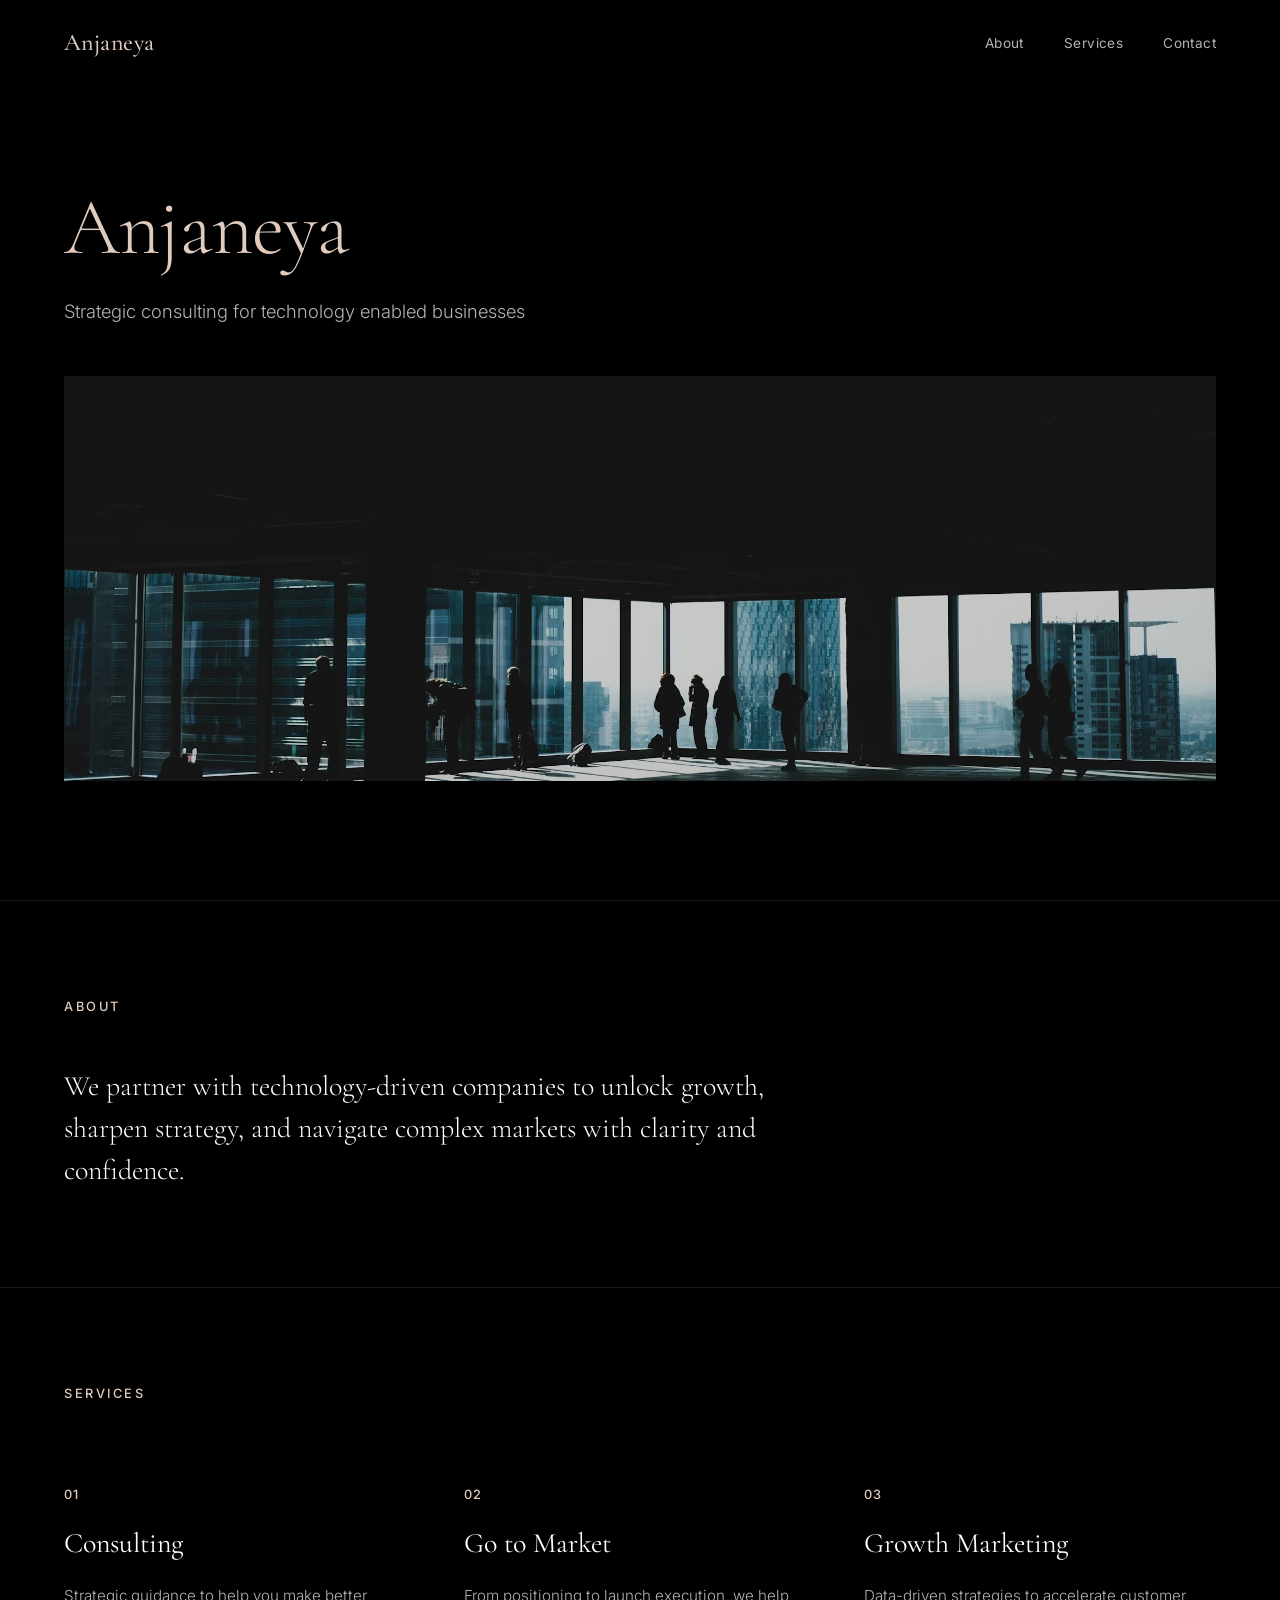
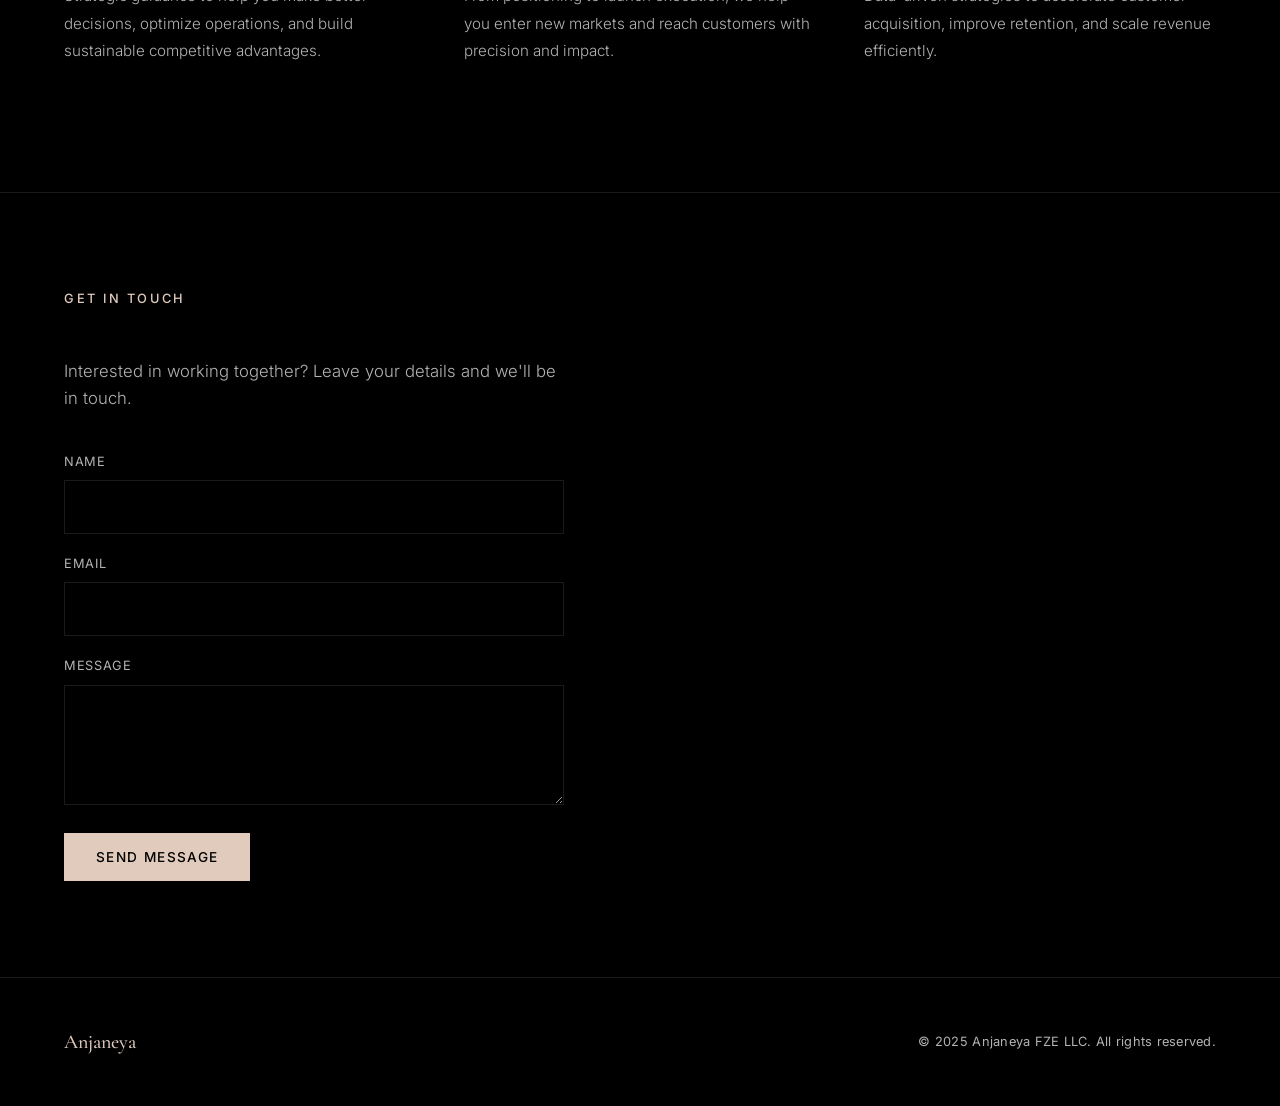
==== index.html @ cdbeff5a "Add files via upload" ====
<!DOCTYPE html>
<html lang="en">
<head>
    <meta charset="UTF-8">
    <meta name="viewport" content="width=device-width, initial-scale=1.0">
    <title>Anjaneya</title>
    <link rel="preconnect" href="https://fonts.googleapis.com">
    <link rel="preconnect" href="https://fonts.gstatic.com" crossorigin>
    <link href="https://fonts.googleapis.com/css2?family=Cormorant+Garamond:wght@300;400;500;600&family=Inter:wght@300;400;500&display=swap" rel="stylesheet">
    <style>
        * {
            margin: 0;
            padding: 0;
            box-sizing: border-box;
        }

        :root {
            --accent: hsl(24, 37%, 81%);
            --accent-dark: hsl(24, 30%, 65%);
            --bg: #000;
            --text: #fff;
            --text-muted: rgba(255, 255, 255, 0.7);
            --border: rgba(255, 255, 255, 0.1);
        }

        html {
            scroll-behavior: smooth;
        }

        body {
            font-family: 'Inter', -apple-system, BlinkMacSystemFont, sans-serif;
            background-color: var(--bg);
            color: var(--text);
            line-height: 1.6;
        }

        h1, h2, h3 {
            font-family: 'Cormorant Garamond', Georgia, serif;
            font-weight: 400;
        }

        /* Navigation */
        nav {
            position: fixed;
            top: 0;
            left: 0;
            right: 0;
            padding: 1.5rem 4rem;
            display: flex;
            justify-content: space-between;
            align-items: center;
            z-index: 100;
            background: rgba(0, 0, 0, 0.9);
            backdrop-filter: blur(10px);
        }

        .logo {
            font-family: 'Cormorant Garamond', Georgia, serif;
            font-size: 1.5rem;
            font-weight: 500;
            color: var(--accent);
            text-decoration: none;
            letter-spacing: 0.02em;
        }

        .nav-links {
            display: flex;
            gap: 2.5rem;
            list-style: none;
        }

        .nav-links a {
            color: var(--text-muted);
            text-decoration: none;
            font-size: 0.85rem;
            font-weight: 400;
            letter-spacing: 0.03em;
            transition: color 0.2s ease;
        }

        .nav-links a:hover {
            color: var(--accent);
        }

        /* Hero Section */
        .hero {
            min-height: 100vh;
            display: flex;
            flex-direction: column;
            justify-content: center;
            padding: 8rem 4rem 4rem;
            gap: 3rem;
        }

        .hero-content {
            max-width: 800px;
        }

        .hero h1 {
            font-size: clamp(3.5rem, 7vw, 5rem);
            font-weight: 300;
            letter-spacing: -0.01em;
            line-height: 1.1;
            color: var(--accent);
            margin-bottom: 1.5rem;
        }

        .hero p {
            font-size: 1.15rem;
            color: var(--text-muted);
            font-weight: 300;
            line-height: 1.7;
        }

        .hero-image {
            position: relative;
            width: 100%;
            height: 45vh;
            min-height: 300px;
            max-height: 450px;
        }

        .hero-image img {
            width: 100%;
            height: 100%;
            object-fit: cover;
            object-position: center 60%;
            filter: brightness(0.85) contrast(1.05);
        }

        /* Sections */
        section {
            padding: 6rem 4rem;
            border-top: 1px solid var(--border);
        }

        .section-title {
            font-family: 'Inter', sans-serif;
            font-size: 0.8rem;
            text-transform: uppercase;
            letter-spacing: 0.2em;
            color: var(--accent);
            margin-bottom: 3rem;
            font-weight: 500;
        }

        /* About */
        .about-content {
            max-width: 750px;
        }

        .about-content p {
            font-family: 'Cormorant Garamond', Georgia, serif;
            font-size: 1.75rem;
            font-weight: 300;
            line-height: 1.5;
            color: var(--text);
        }

        /* Services */
        .services-grid {
            display: grid;
            grid-template-columns: repeat(auto-fit, minmax(300px, 1fr));
            gap: 3rem;
        }

        .service-item {
            padding: 2rem 0;
        }

        .service-number {
            font-size: 0.8rem;
            color: var(--accent);
            margin-bottom: 1rem;
            font-weight: 500;
            letter-spacing: 0.05em;
        }

        .service-item h3 {
            font-size: 1.75rem;
            font-weight: 400;
            margin-bottom: 1rem;
            letter-spacing: 0;
        }

        .service-item p {
            color: var(--text-muted);
            font-weight: 300;
            line-height: 1.8;
            font-size: 0.95rem;
        }

        /* Contact */
        .contact-content {
            max-width: 500px;
        }

        .contact-content > p {
            color: var(--text-muted);
            margin-bottom: 2.5rem;
            font-size: 1.05rem;
            font-weight: 300;
        }

        .contact-form {
            display: flex;
            flex-direction: column;
            gap: 1.25rem;
        }

        .form-group {
            display: flex;
            flex-direction: column;
            gap: 0.5rem;
        }

        .form-group label {
            font-size: 0.8rem;
            color: var(--text-muted);
            font-weight: 400;
            letter-spacing: 0.05em;
            text-transform: uppercase;
        }

        .form-group input,
        .form-group textarea {
            background: transparent;
            border: 1px solid var(--border);
            padding: 1rem;
            color: var(--text);
            font-family: inherit;
            font-size: 1rem;
            transition: border-color 0.2s ease;
        }

        .form-group input:focus,
        .form-group textarea:focus {
            outline: none;
            border-color: var(--accent);
        }

        .form-group textarea {
            resize: vertical;
            min-height: 120px;
        }

        .submit-btn {
            background: var(--accent);
            color: var(--bg);
            border: none;
            padding: 1rem 2rem;
            font-family: inherit;
            font-size: 0.85rem;
            font-weight: 500;
            letter-spacing: 0.1em;
            text-transform: uppercase;
            cursor: pointer;
            transition: background 0.2s ease;
            margin-top: 0.5rem;
            align-self: flex-start;
        }

        .submit-btn:hover {
            background: var(--accent-dark);
        }

        /* Footer */
        footer {
            padding: 3rem 4rem;
            border-top: 1px solid var(--border);
            display: flex;
            justify-content: space-between;
            align-items: center;
        }

        .footer-logo {
            font-family: 'Cormorant Garamond', Georgia, serif;
            font-size: 1.25rem;
            font-weight: 500;
            color: var(--accent);
        }

        .footer-text {
            font-size: 0.8rem;
            color: var(--text-muted);
            letter-spacing: 0.02em;
        }

        /* Mobile */
        @media (max-width: 968px) {
            .hero {
                padding: 7rem 1.5rem 3rem;
            }

            .hero-image {
                height: 40vh;
                min-height: 250px;
            }

            .hero-content {
                text-align: center;
                margin: 0 auto;
            }
        }

        @media (max-width: 768px) {
            nav {
                padding: 1.25rem 1.5rem;
            }

            .nav-links {
                gap: 1.5rem;
            }

            .nav-links a {
                font-size: 0.75rem;
            }

            section {
                padding: 4rem 1.5rem;
            }

            .about-content p {
                font-size: 1.4rem;
            }

            footer {
                padding: 2rem 1.5rem;
                flex-direction: column;
                gap: 1rem;
                text-align: center;
            }

            .hero-image {
                height: 35vh;
                min-height: 200px;
            }
        }

        @media (max-width: 480px) {
            .nav-links {
                gap: 1rem;
            }

            .logo {
                font-size: 1.25rem;
            }

            .hero h1 {
                font-size: 2.75rem;
            }

            .hero-image {
                height: 30vh;
                min-height: 180px;
            }
        }
    </style>
</head>
<body>
    <nav>
        <a href="#" class="logo">Anjaneya</a>
        <ul class="nav-links">
            <li><a href="#about">About</a></li>
            <li><a href="#services">Services</a></li>
            <li><a href="#contact">Contact</a></li>
        </ul>
    </nav>

    <main>
        <section class="hero">
            <div class="hero-content">
                <h1>Anjaneya</h1>
                <p>Strategic consulting for technology enabled businesses</p>
            </div>
            <div class="hero-image">
                <img src="[data-uri]" alt="Modern office space">
            </div>
        </section>

        <section id="about">
            <div class="section-title">About</div>
            <div class="about-content">
                <p>We partner with technology-driven companies to unlock growth, sharpen strategy, and navigate complex markets with clarity and confidence.</p>
            </div>
        </section>

        <section id="services">
            <div class="section-title">Services</div>
            <div class="services-grid">
                <div class="service-item">
                    <div class="service-number">01</div>
                    <h3>Consulting</h3>
                    <p>Strategic guidance to help you make better decisions, optimize operations, and build sustainable competitive advantages.</p>
                </div>
                <div class="service-item">
                    <div class="service-number">02</div>
                    <h3>Go to Market</h3>
                    <p>From positioning to launch execution, we help you enter new markets and reach customers with precision and impact.</p>
                </div>
                <div class="service-item">
                    <div class="service-number">03</div>
                    <h3>Growth Marketing</h3>
                    <p>Data-driven strategies to accelerate customer acquisition, improve retention, and scale revenue efficiently.</p>
                </div>
            </div>
        </section>

        <section id="contact">
            <div class="section-title">Get in Touch</div>
            <div class="contact-content">
                <p>Interested in working together? Leave your details and we'll be in touch.</p>
                <form class="contact-form" action="https://formspree.io/f/xykkwapa" method="POST">
                    <div class="form-group">
                        <label for="name">Name</label>
                        <input type="text" id="name" name="name" required>
                    </div>
                    <div class="form-group">
                        <label for="email">Email</label>
                        <input type="email" id="email" name="email" required>
                    </div>
                    <div class="form-group">
                        <label for="message">Message</label>
                        <textarea id="message" name="message"></textarea>
                    </div>
                    <button type="submit" class="submit-btn">Send Message</button>
                </form>
            </div>
        </section>
    </main>

    <footer>
        <div class="footer-logo">Anjaneya</div>
        <div class="footer-text">© 2025 Anjaneya FZE LLC. All rights reserved.</div>
    </footer>
</body>
</html>
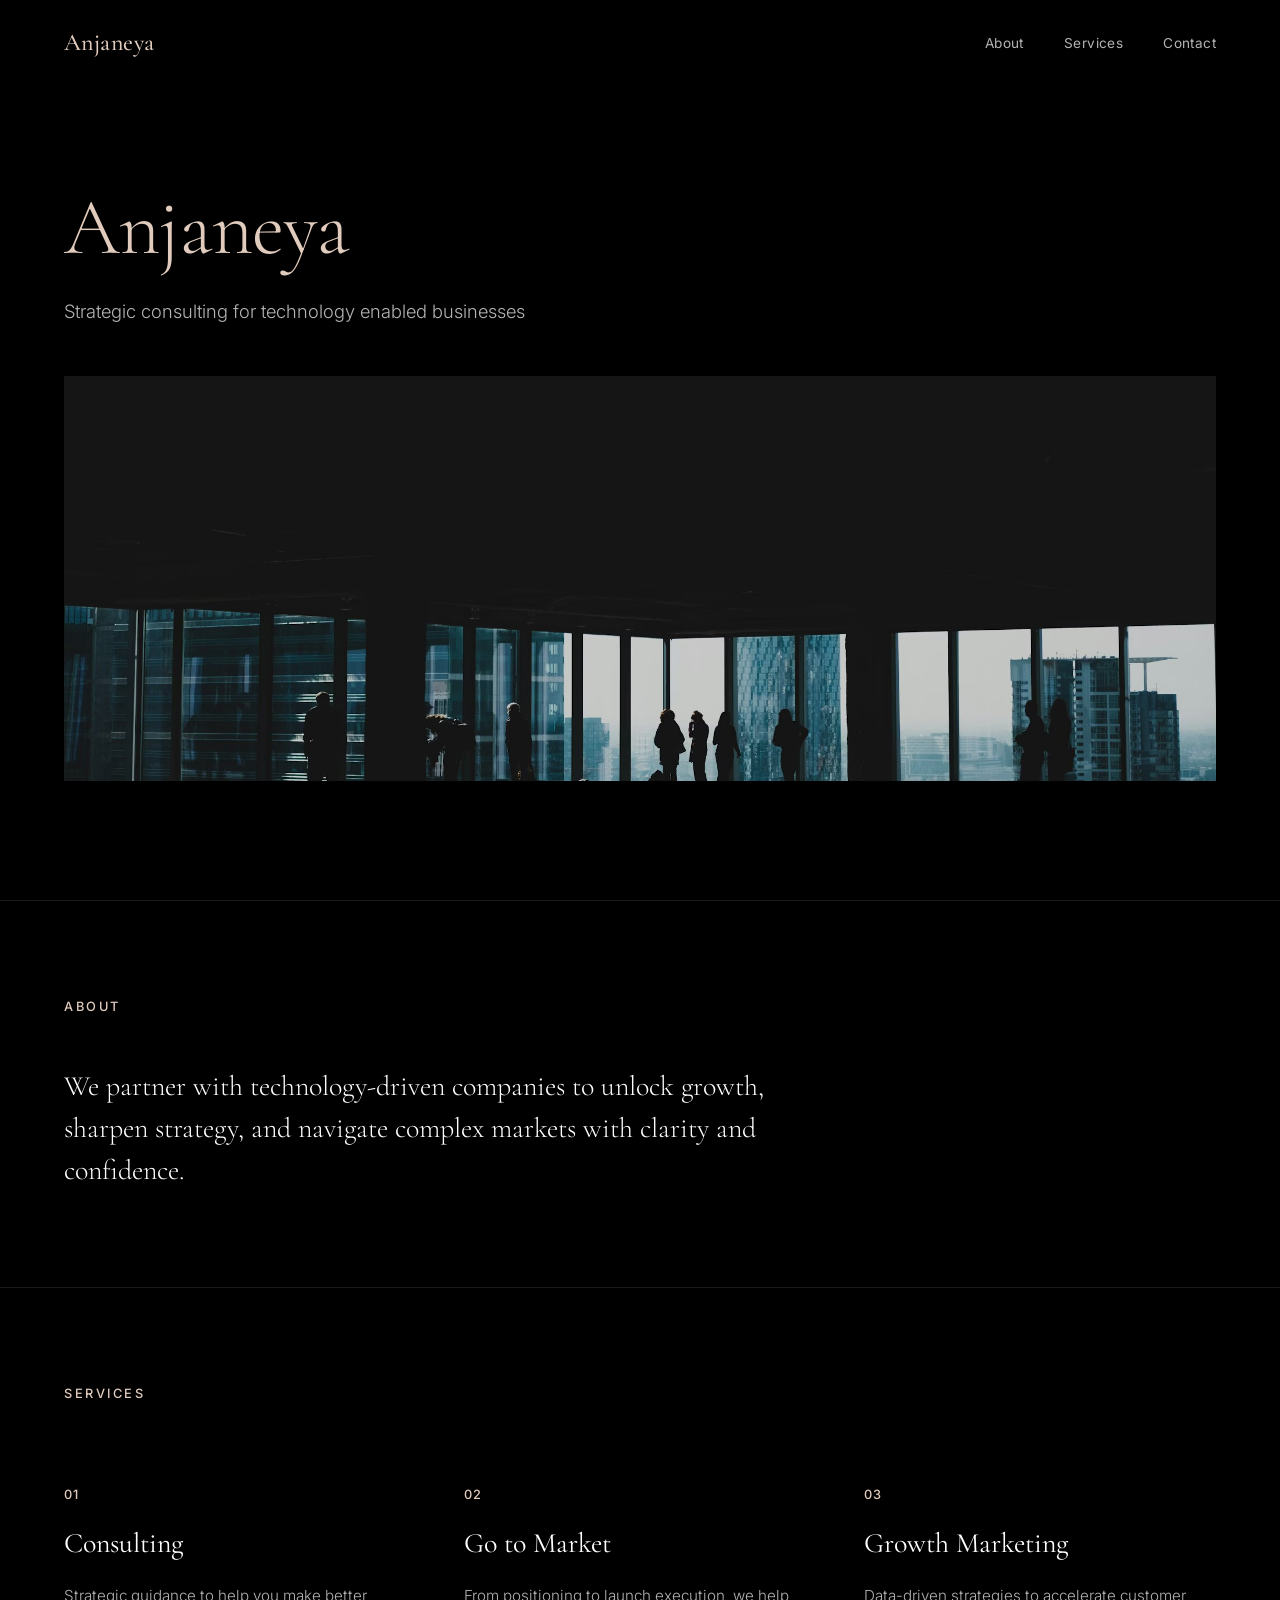
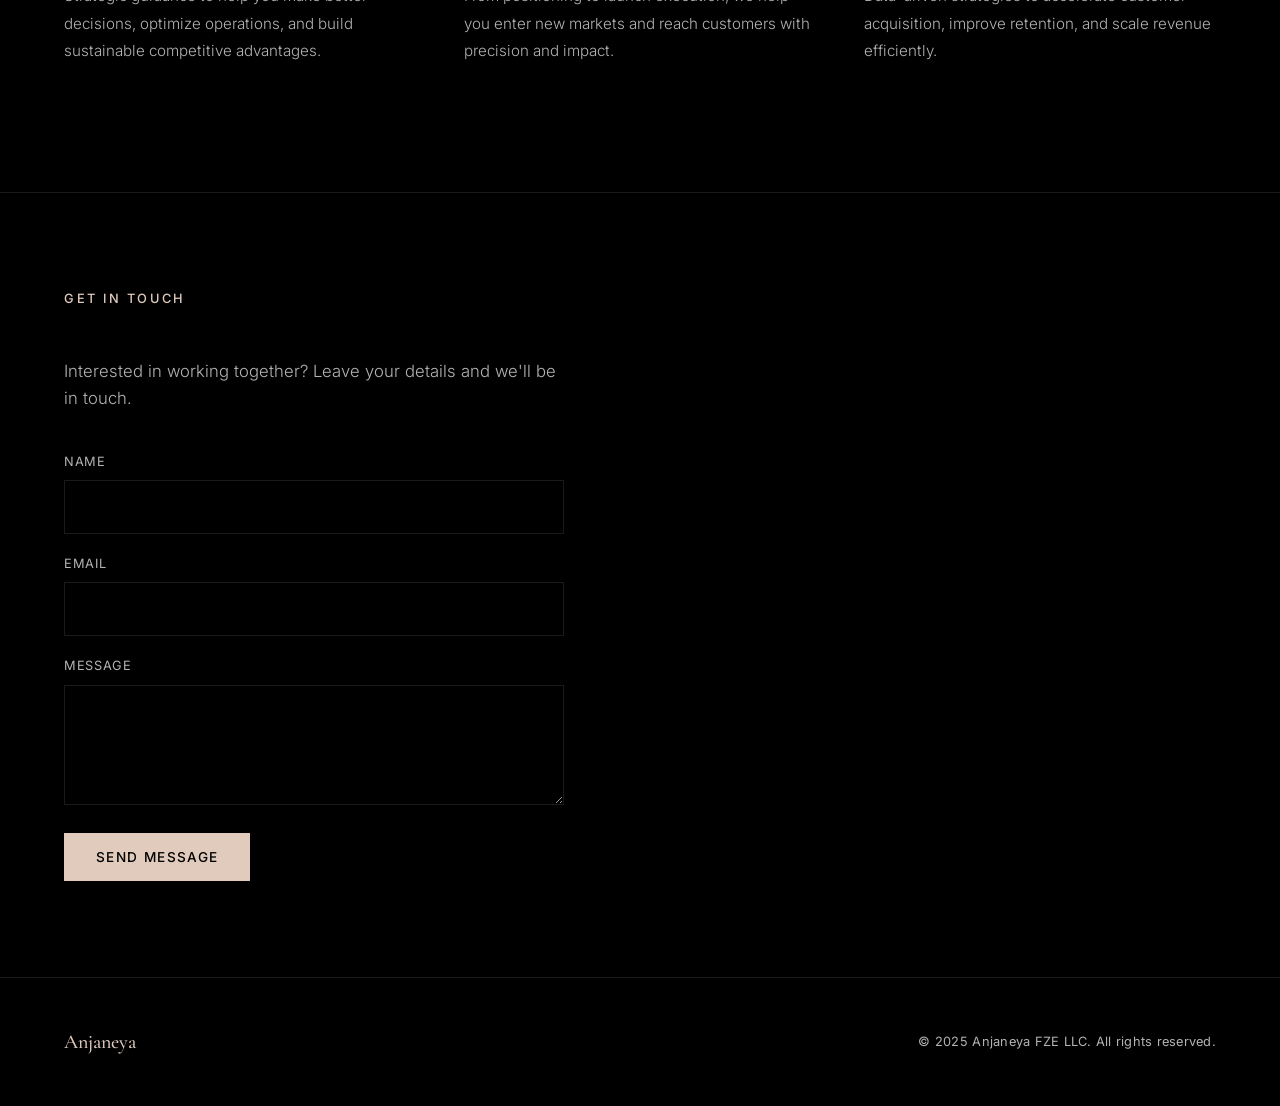
==== commit 232e0bb7: "Add files via upload" ====
--- a/index.html
+++ b/index.html
@@ -124,7 +124,7 @@
             width: 100%;
             height: 100%;
             object-fit: cover;
-            object-position: center 60%;
+            object-position: center center;
             filter: brightness(0.85) contrast(1.05);
         }
 
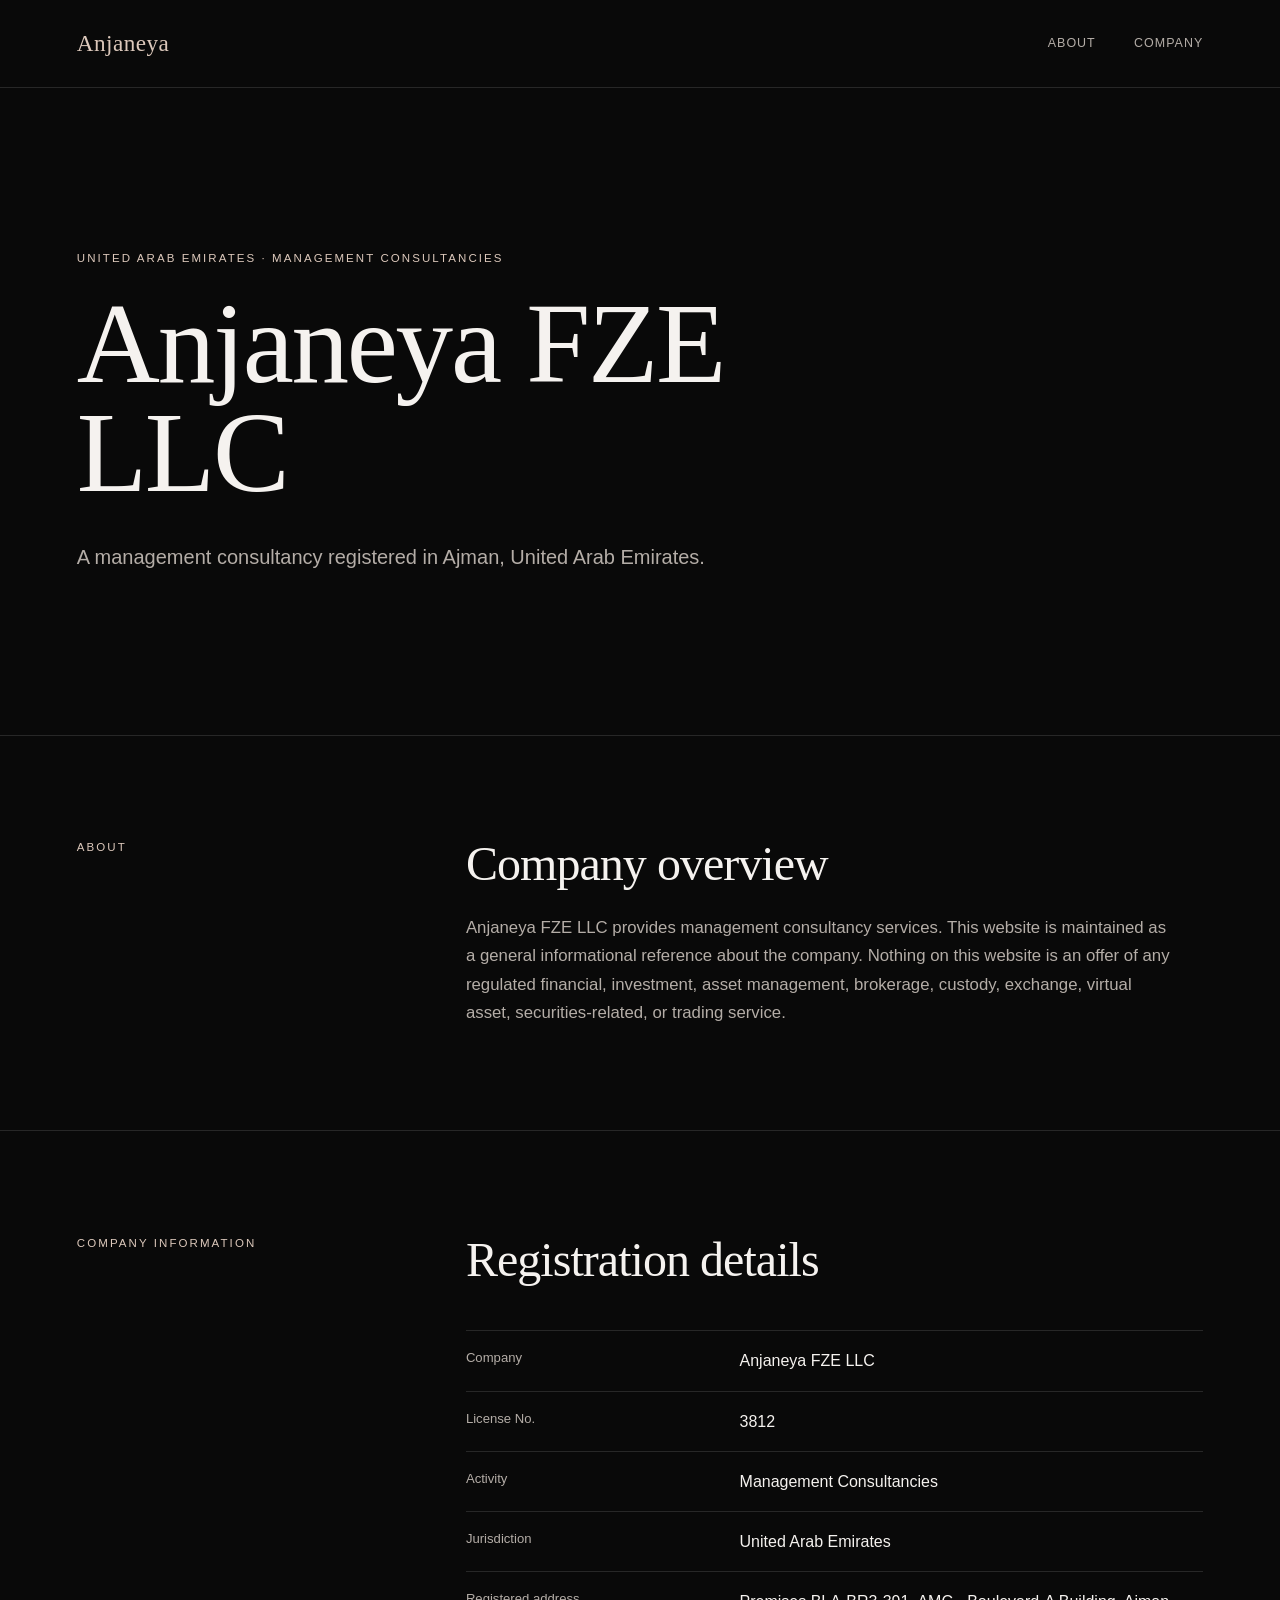
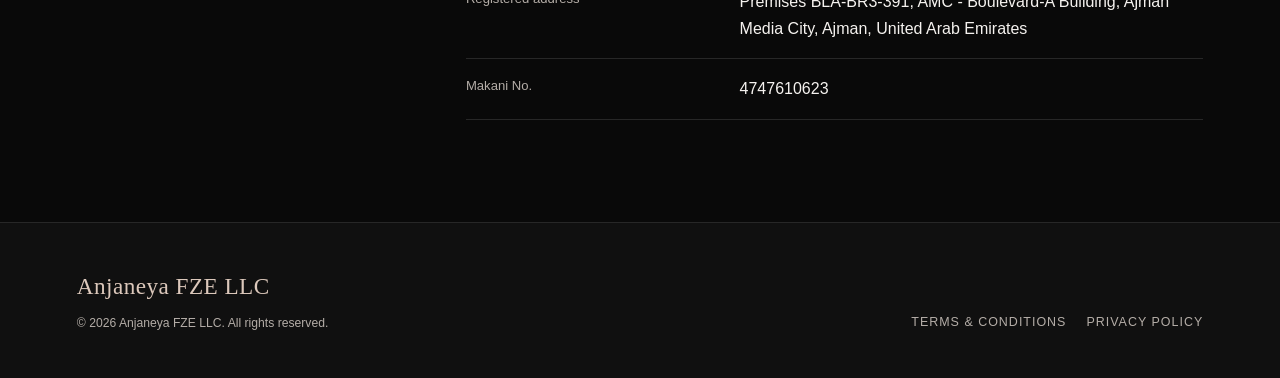
==== commit aa17500f: "Add compliance pages and passive company profile" ====
--- a/index.html
+++ b/index.html
@@ -3,435 +3,90 @@
 <head>
     <meta charset="UTF-8">
     <meta name="viewport" content="width=device-width, initial-scale=1.0">
-    <title>Anjaneya</title>
-    <link rel="preconnect" href="https://fonts.googleapis.com">
-    <link rel="preconnect" href="https://fonts.gstatic.com" crossorigin>
-    <link href="https://fonts.googleapis.com/css2?family=Cormorant+Garamond:wght@300;400;500;600&family=Inter:wght@300;400;500&display=swap" rel="stylesheet">
-    <style>
-        * {
-            margin: 0;
-            padding: 0;
-            box-sizing: border-box;
-        }
-
-        :root {
-            --accent: hsl(24, 37%, 81%);
-            --accent-dark: hsl(24, 30%, 65%);
-            --bg: #000;
-            --text: #fff;
-            --text-muted: rgba(255, 255, 255, 0.7);
-            --border: rgba(255, 255, 255, 0.1);
-        }
-
-        html {
-            scroll-behavior: smooth;
-        }
-
-        body {
-            font-family: 'Inter', -apple-system, BlinkMacSystemFont, sans-serif;
-            background-color: var(--bg);
-            color: var(--text);
-            line-height: 1.6;
-        }
-
-        h1, h2, h3 {
-            font-family: 'Cormorant Garamond', Georgia, serif;
-            font-weight: 400;
-        }
-
-        /* Navigation */
-        nav {
-            position: fixed;
-            top: 0;
-            left: 0;
-            right: 0;
-            padding: 1.5rem 4rem;
-            display: flex;
-            justify-content: space-between;
-            align-items: center;
-            z-index: 100;
-            background: rgba(0, 0, 0, 0.9);
-            backdrop-filter: blur(10px);
-        }
-
-        .logo {
-            font-family: 'Cormorant Garamond', Georgia, serif;
-            font-size: 1.5rem;
-            font-weight: 500;
-            color: var(--accent);
-            text-decoration: none;
-            letter-spacing: 0.02em;
-        }
-
-        .nav-links {
-            display: flex;
-            gap: 2.5rem;
-            list-style: none;
-        }
-
-        .nav-links a {
-            color: var(--text-muted);
-            text-decoration: none;
-            font-size: 0.85rem;
-            font-weight: 400;
-            letter-spacing: 0.03em;
-            transition: color 0.2s ease;
-        }
-
-        .nav-links a:hover {
-            color: var(--accent);
-        }
-
-        /* Hero Section */
-        .hero {
-            min-height: 100vh;
-            display: flex;
-            flex-direction: column;
-            justify-content: center;
-            padding: 8rem 4rem 4rem;
-            gap: 3rem;
-        }
-
-        .hero-content {
-            max-width: 800px;
-        }
-
-        .hero h1 {
-            font-size: clamp(3.5rem, 7vw, 5rem);
-            font-weight: 300;
-            letter-spacing: -0.01em;
-            line-height: 1.1;
-            color: var(--accent);
-            margin-bottom: 1.5rem;
-        }
-
-        .hero p {
-            font-size: 1.15rem;
-            color: var(--text-muted);
-            font-weight: 300;
-            line-height: 1.7;
-        }
-
-        .hero-image {
-            position: relative;
-            width: 100%;
-            height: 45vh;
-            min-height: 300px;
-            max-height: 450px;
-        }
-
-        .hero-image img {
-            width: 100%;
-            height: 100%;
-            object-fit: cover;
-            object-position: center center;
-            filter: brightness(0.85) contrast(1.05);
-        }
-
-        /* Sections */
-        section {
-            padding: 6rem 4rem;
-            border-top: 1px solid var(--border);
-        }
-
-        .section-title {
-            font-family: 'Inter', sans-serif;
-            font-size: 0.8rem;
-            text-transform: uppercase;
-            letter-spacing: 0.2em;
-            color: var(--accent);
-            margin-bottom: 3rem;
-            font-weight: 500;
-        }
-
-        /* About */
-        .about-content {
-            max-width: 750px;
-        }
-
-        .about-content p {
-            font-family: 'Cormorant Garamond', Georgia, serif;
-            font-size: 1.75rem;
-            font-weight: 300;
-            line-height: 1.5;
-            color: var(--text);
-        }
-
-        /* Services */
-        .services-grid {
-            display: grid;
-            grid-template-columns: repeat(auto-fit, minmax(300px, 1fr));
-            gap: 3rem;
-        }
-
-        .service-item {
-            padding: 2rem 0;
-        }
-
-        .service-number {
-            font-size: 0.8rem;
-            color: var(--accent);
-            margin-bottom: 1rem;
-            font-weight: 500;
-            letter-spacing: 0.05em;
-        }
-
-        .service-item h3 {
-            font-size: 1.75rem;
-            font-weight: 400;
-            margin-bottom: 1rem;
-            letter-spacing: 0;
-        }
-
-        .service-item p {
-            color: var(--text-muted);
-            font-weight: 300;
-            line-height: 1.8;
-            font-size: 0.95rem;
-        }
-
-        /* Contact */
-        .contact-content {
-            max-width: 500px;
-        }
-
-        .contact-content > p {
-            color: var(--text-muted);
-            margin-bottom: 2.5rem;
-            font-size: 1.05rem;
-            font-weight: 300;
-        }
-
-        .contact-form {
-            display: flex;
-            flex-direction: column;
-            gap: 1.25rem;
-        }
-
-        .form-group {
-            display: flex;
-            flex-direction: column;
-            gap: 0.5rem;
-        }
-
-        .form-group label {
-            font-size: 0.8rem;
-            color: var(--text-muted);
-            font-weight: 400;
-            letter-spacing: 0.05em;
-            text-transform: uppercase;
-        }
-
-        .form-group input,
-        .form-group textarea {
-            background: transparent;
-            border: 1px solid var(--border);
-            padding: 1rem;
-            color: var(--text);
-            font-family: inherit;
-            font-size: 1rem;
-            transition: border-color 0.2s ease;
-        }
-
-        .form-group input:focus,
-        .form-group textarea:focus {
-            outline: none;
-            border-color: var(--accent);
-        }
-
-        .form-group textarea {
-            resize: vertical;
-            min-height: 120px;
-        }
-
-        .submit-btn {
-            background: var(--accent);
-            color: var(--bg);
-            border: none;
-            padding: 1rem 2rem;
-            font-family: inherit;
-            font-size: 0.85rem;
-            font-weight: 500;
-            letter-spacing: 0.1em;
-            text-transform: uppercase;
-            cursor: pointer;
-            transition: background 0.2s ease;
-            margin-top: 0.5rem;
-            align-self: flex-start;
-        }
-
-        .submit-btn:hover {
-            background: var(--accent-dark);
-        }
-
-        /* Footer */
-        footer {
-            padding: 3rem 4rem;
-            border-top: 1px solid var(--border);
-            display: flex;
-            justify-content: space-between;
-            align-items: center;
-        }
-
-        .footer-logo {
-            font-family: 'Cormorant Garamond', Georgia, serif;
-            font-size: 1.25rem;
-            font-weight: 500;
-            color: var(--accent);
-        }
-
-        .footer-text {
-            font-size: 0.8rem;
-            color: var(--text-muted);
-            letter-spacing: 0.02em;
-        }
-
-        /* Mobile */
-        @media (max-width: 968px) {
-            .hero {
-                padding: 7rem 1.5rem 3rem;
-            }
-
-            .hero-image {
-                height: 40vh;
-                min-height: 250px;
-            }
-
-            .hero-content {
-                text-align: center;
-                margin: 0 auto;
-            }
-        }
-
-        @media (max-width: 768px) {
-            nav {
-                padding: 1.25rem 1.5rem;
-            }
-
-            .nav-links {
-                gap: 1.5rem;
-            }
-
-            .nav-links a {
-                font-size: 0.75rem;
-            }
-
-            section {
-                padding: 4rem 1.5rem;
-            }
-
-            .about-content p {
-                font-size: 1.4rem;
-            }
-
-            footer {
-                padding: 2rem 1.5rem;
-                flex-direction: column;
-                gap: 1rem;
-                text-align: center;
-            }
-
-            .hero-image {
-                height: 35vh;
-                min-height: 200px;
-            }
-        }
-
-        @media (max-width: 480px) {
-            .nav-links {
-                gap: 1rem;
-            }
-
-            .logo {
-                font-size: 1.25rem;
-            }
-
-            .hero h1 {
-                font-size: 2.75rem;
-            }
-
-            .hero-image {
-                height: 30vh;
-                min-height: 180px;
-            }
-        }
-    </style>
+    <meta name="description" content="Anjaneya FZE LLC is a management consultancy registered in Ajman, United Arab Emirates.">
+    <meta property="og:type" content="website">
+    <meta property="og:title" content="Anjaneya FZE LLC">
+    <meta property="og:description" content="Management Consultancies · United Arab Emirates">
+    <meta property="og:url" content="https://anjaneya.xyz/">
+    <meta property="og:image" content="https://anjaneya.xyz/og.png">
+    <meta property="og:image:width" content="1200">
+    <meta property="og:image:height" content="630">
+    <meta property="og:image:alt" content="Anjaneya FZE LLC — Management Consultancies · United Arab Emirates">
+    <meta name="twitter:card" content="summary_large_image">
+    <meta name="twitter:title" content="Anjaneya FZE LLC">
+    <meta name="twitter:description" content="Management Consultancies · United Arab Emirates">
+    <meta name="twitter:image" content="https://anjaneya.xyz/og.png">
+    <link rel="canonical" href="https://anjaneya.xyz/">
+    <title>Anjaneya FZE LLC | Management Consultancies</title>
+    <link rel="stylesheet" href="styles.css">
 </head>
 <body>
-    <nav>
-        <a href="#" class="logo">Anjaneya</a>
-        <ul class="nav-links">
-            <li><a href="#about">About</a></li>
-            <li><a href="#services">Services</a></li>
-            <li><a href="#contact">Contact</a></li>
-        </ul>
-    </nav>
+    <header class="site-header">
+        <a class="brand" href="index.html" aria-label="Anjaneya FZE LLC home">Anjaneya</a>
+        <nav aria-label="Primary navigation">
+            <a href="#about">About</a>
+            <a href="#company-information">Company</a>
+        </nav>
+    </header>
 
     <main>
-        <section class="hero">
-            <div class="hero-content">
-                <h1>Anjaneya</h1>
-                <p>Strategic consulting for technology enabled businesses</p>
-            </div>
-            <div class="hero-image">
-                <img src="[data-uri]" alt="Modern office space">
+        <section class="hero" aria-labelledby="page-title">
+            <p class="eyebrow">United Arab Emirates · Management Consultancies</p>
+            <h1 id="page-title">Anjaneya FZE LLC</h1>
+            <p class="hero-summary">A management consultancy registered in Ajman, United Arab Emirates.</p>
+        </section>
+
+        <section id="about" class="content-section" aria-labelledby="about-title">
+            <p class="section-label">About</p>
+            <div class="section-content">
+                <h2 id="about-title">Company overview</h2>
+                <p>Anjaneya FZE LLC provides management consultancy services. This website is maintained as a general informational reference about the company. Nothing on this website is an offer of any regulated financial, investment, asset management, brokerage, custody, exchange, virtual asset, securities-related, or trading service.</p>
             </div>
         </section>
 
-        <section id="about">
-            <div class="section-title">About</div>
-            <div class="about-content">
-                <p>We partner with technology-driven companies to unlock growth, sharpen strategy, and navigate complex markets with clarity and confidence.</p>
-            </div>
-        </section>
-
-        <section id="services">
-            <div class="section-title">Services</div>
-            <div class="services-grid">
-                <div class="service-item">
-                    <div class="service-number">01</div>
-                    <h3>Consulting</h3>
-                    <p>Strategic guidance to help you make better decisions, optimize operations, and build sustainable competitive advantages.</p>
-                </div>
-                <div class="service-item">
-                    <div class="service-number">02</div>
-                    <h3>Go to Market</h3>
-                    <p>From positioning to launch execution, we help you enter new markets and reach customers with precision and impact.</p>
-                </div>
-                <div class="service-item">
-                    <div class="service-number">03</div>
-                    <h3>Growth Marketing</h3>
-                    <p>Data-driven strategies to accelerate customer acquisition, improve retention, and scale revenue efficiently.</p>
-                </div>
-            </div>
-        </section>
-
-        <section id="contact">
-            <div class="section-title">Get in Touch</div>
-            <div class="contact-content">
-                <p>Interested in working together? Leave your details and we'll be in touch.</p>
-                <form class="contact-form" action="https://formspree.io/f/xykkwapa" method="POST">
-                    <div class="form-group">
-                        <label for="name">Name</label>
-                        <input type="text" id="name" name="name" required>
+        <section id="company-information" class="content-section" aria-labelledby="company-title">
+            <p class="section-label">Company information</p>
+            <div class="section-content">
+                <h2 id="company-title">Registration details</h2>
+                <dl class="company-details">
+                    <div>
+                        <dt>Company</dt>
+                        <dd>Anjaneya FZE LLC</dd>
                     </div>
-                    <div class="form-group">
-                        <label for="email">Email</label>
-                        <input type="email" id="email" name="email" required>
+                    <div>
+                        <dt>License No.</dt>
+                        <dd>3812</dd>
                     </div>
-                    <div class="form-group">
-                        <label for="message">Message</label>
-                        <textarea id="message" name="message"></textarea>
+                    <div>
+                        <dt>Activity</dt>
+                        <dd>Management Consultancies</dd>
                     </div>
-                    <button type="submit" class="submit-btn">Send Message</button>
-                </form>
+                    <div>
+                        <dt>Jurisdiction</dt>
+                        <dd>United Arab Emirates</dd>
+                    </div>
+                    <div class="address-row">
+                        <dt>Registered address</dt>
+                        <dd>Premises BLA-BR3-391, AMC - Boulevard-A Building, Ajman Media City, Ajman, United Arab Emirates</dd>
+                    </div>
+                    <div>
+                        <dt>Makani No.</dt>
+                        <dd>4747610623</dd>
+                    </div>
+                </dl>
             </div>
         </section>
     </main>
 
-    <footer>
-        <div class="footer-logo">Anjaneya</div>
-        <div class="footer-text">© 2025 Anjaneya FZE LLC. All rights reserved.</div>
+    <footer class="site-footer">
+        <div>
+            <p class="footer-brand">Anjaneya FZE LLC</p>
+            <p class="copyright">© 2026 Anjaneya FZE LLC. All rights reserved.</p>
+        </div>
+        <nav class="footer-links" aria-label="Legal">
+            <a href="terms-and-conditions.html">Terms &amp; Conditions</a>
+            <a href="privacy-policy.html">Privacy Policy</a>
+        </nav>
     </footer>
 </body>
 </html>
--- a/styles.css
+++ b/styles.css
@@ -0,0 +1,271 @@
+:root {
+    --background: #090909;
+    --surface: #101010;
+    --text: #f5f2ef;
+    --muted: #b4ada7;
+    --accent: #dcc8bb;
+    --border: rgba(255, 255, 255, 0.12);
+    --serif: "Cormorant Garamond", Georgia, "Times New Roman", serif;
+    --sans: Inter, -apple-system, BlinkMacSystemFont, "Segoe UI", sans-serif;
+}
+
+* {
+    box-sizing: border-box;
+    margin: 0;
+    padding: 0;
+}
+
+html {
+    scroll-behavior: smooth;
+}
+
+body {
+    min-height: 100vh;
+    background: var(--background);
+    color: var(--text);
+    font-family: var(--sans);
+    font-size: 16px;
+    line-height: 1.7;
+    text-rendering: optimizeLegibility;
+}
+
+a {
+    color: inherit;
+}
+
+a:focus-visible {
+    outline: 2px solid var(--accent);
+    outline-offset: 4px;
+}
+
+.site-header,
+.site-footer,
+.hero,
+.content-section,
+.legal-hero {
+    padding-left: clamp(1.5rem, 6vw, 5rem);
+    padding-right: clamp(1.5rem, 6vw, 5rem);
+}
+
+.site-header {
+    min-height: 5.5rem;
+    display: flex;
+    align-items: center;
+    justify-content: space-between;
+    gap: 2rem;
+    border-bottom: 1px solid var(--border);
+}
+
+.brand,
+.footer-brand {
+    color: var(--accent);
+    font-family: var(--serif);
+    font-size: 1.45rem;
+    font-weight: 500;
+    letter-spacing: 0.02em;
+    text-decoration: none;
+}
+
+nav {
+    display: flex;
+    gap: clamp(1.25rem, 3vw, 2.5rem);
+}
+
+nav a,
+.footer-links a {
+    color: var(--muted);
+    font-size: 0.78rem;
+    letter-spacing: 0.08em;
+    text-decoration: none;
+    text-transform: uppercase;
+}
+
+nav a:hover,
+.footer-links a:hover {
+    color: var(--text);
+}
+
+.hero {
+    min-height: min(72vh, 46rem);
+    display: flex;
+    flex-direction: column;
+    justify-content: center;
+    border-bottom: 1px solid var(--border);
+}
+
+.eyebrow,
+.section-label {
+    color: var(--accent);
+    font-size: 0.72rem;
+    font-weight: 500;
+    letter-spacing: 0.18em;
+    text-transform: uppercase;
+}
+
+.hero h1,
+.section-content h1,
+.section-content h2,
+.legal-content h2 {
+    font-family: var(--serif);
+    font-weight: 400;
+    letter-spacing: -0.02em;
+}
+
+.hero h1 {
+    max-width: 54rem;
+    margin-top: 1.25rem;
+    font-size: clamp(3.4rem, 9vw, 7.5rem);
+    line-height: 0.95;
+}
+
+.hero-summary {
+    max-width: 42rem;
+    margin-top: 2rem;
+    color: var(--muted);
+    font-size: clamp(1rem, 1.8vw, 1.25rem);
+}
+
+.content-section {
+    display: grid;
+    grid-template-columns: minmax(10rem, 0.7fr) minmax(0, 1.8fr);
+    gap: clamp(2rem, 8vw, 8rem);
+    padding-top: clamp(4rem, 8vw, 7rem);
+    padding-bottom: clamp(4rem, 8vw, 7rem);
+    border-bottom: 1px solid var(--border);
+}
+
+.section-content {
+    max-width: 52rem;
+}
+
+.section-content h2 {
+    margin-bottom: 1.4rem;
+    font-size: clamp(2rem, 4vw, 3rem);
+    line-height: 1.1;
+}
+
+.section-content > p {
+    max-width: 44rem;
+    color: var(--muted);
+    font-size: 1.05rem;
+}
+
+.company-details {
+    margin-top: 2.75rem;
+    border-top: 1px solid var(--border);
+}
+
+.company-details > div {
+    display: grid;
+    grid-template-columns: minmax(9rem, 0.7fr) minmax(0, 1.3fr);
+    gap: 1.5rem;
+    padding: 1rem 0;
+    border-bottom: 1px solid var(--border);
+}
+
+.company-details dt {
+    color: var(--muted);
+    font-size: 0.82rem;
+}
+
+.company-details dd {
+    color: var(--text);
+}
+
+.site-footer {
+    display: flex;
+    align-items: flex-end;
+    justify-content: space-between;
+    gap: 2rem;
+    padding-top: 2.75rem;
+    padding-bottom: 2.75rem;
+    background: var(--surface);
+}
+
+.copyright {
+    margin-top: 0.4rem;
+    color: var(--muted);
+    font-size: 0.76rem;
+}
+
+.footer-links {
+    display: flex;
+    flex-wrap: wrap;
+    justify-content: flex-end;
+    gap: 1.25rem;
+}
+
+.legal-page main {
+    min-height: 70vh;
+}
+
+.legal-hero {
+    padding-top: clamp(5rem, 10vw, 9rem);
+    padding-bottom: clamp(3.5rem, 7vw, 6rem);
+    border-bottom: 1px solid var(--border);
+}
+
+.legal-hero h1 {
+    margin-top: 1rem;
+    font-family: var(--serif);
+    font-size: clamp(2.75rem, 7vw, 5rem);
+    font-weight: 400;
+    line-height: 1;
+}
+
+.last-updated {
+    margin-top: 1.25rem;
+    color: var(--muted);
+    font-size: 0.84rem;
+}
+
+.legal-content {
+    max-width: 54rem;
+    margin: 0 auto;
+    padding: clamp(3.5rem, 7vw, 6rem) clamp(1.5rem, 6vw, 5rem);
+}
+
+.legal-content section + section {
+    margin-top: 2.75rem;
+}
+
+.legal-content h2 {
+    margin-bottom: 0.75rem;
+    color: var(--accent);
+    font-size: 1.55rem;
+}
+
+.legal-content p,
+.legal-content address {
+    color: var(--muted);
+    font-style: normal;
+}
+
+.legal-content p + p {
+    margin-top: 0.9rem;
+}
+
+@media (max-width: 720px) {
+    .site-header {
+        min-height: 4.75rem;
+    }
+
+    .content-section {
+        grid-template-columns: 1fr;
+        gap: 1.25rem;
+    }
+
+    .company-details > div {
+        grid-template-columns: 1fr;
+        gap: 0.2rem;
+    }
+
+    .site-footer {
+        align-items: flex-start;
+        flex-direction: column;
+    }
+
+    .footer-links {
+        justify-content: flex-start;
+    }
+}
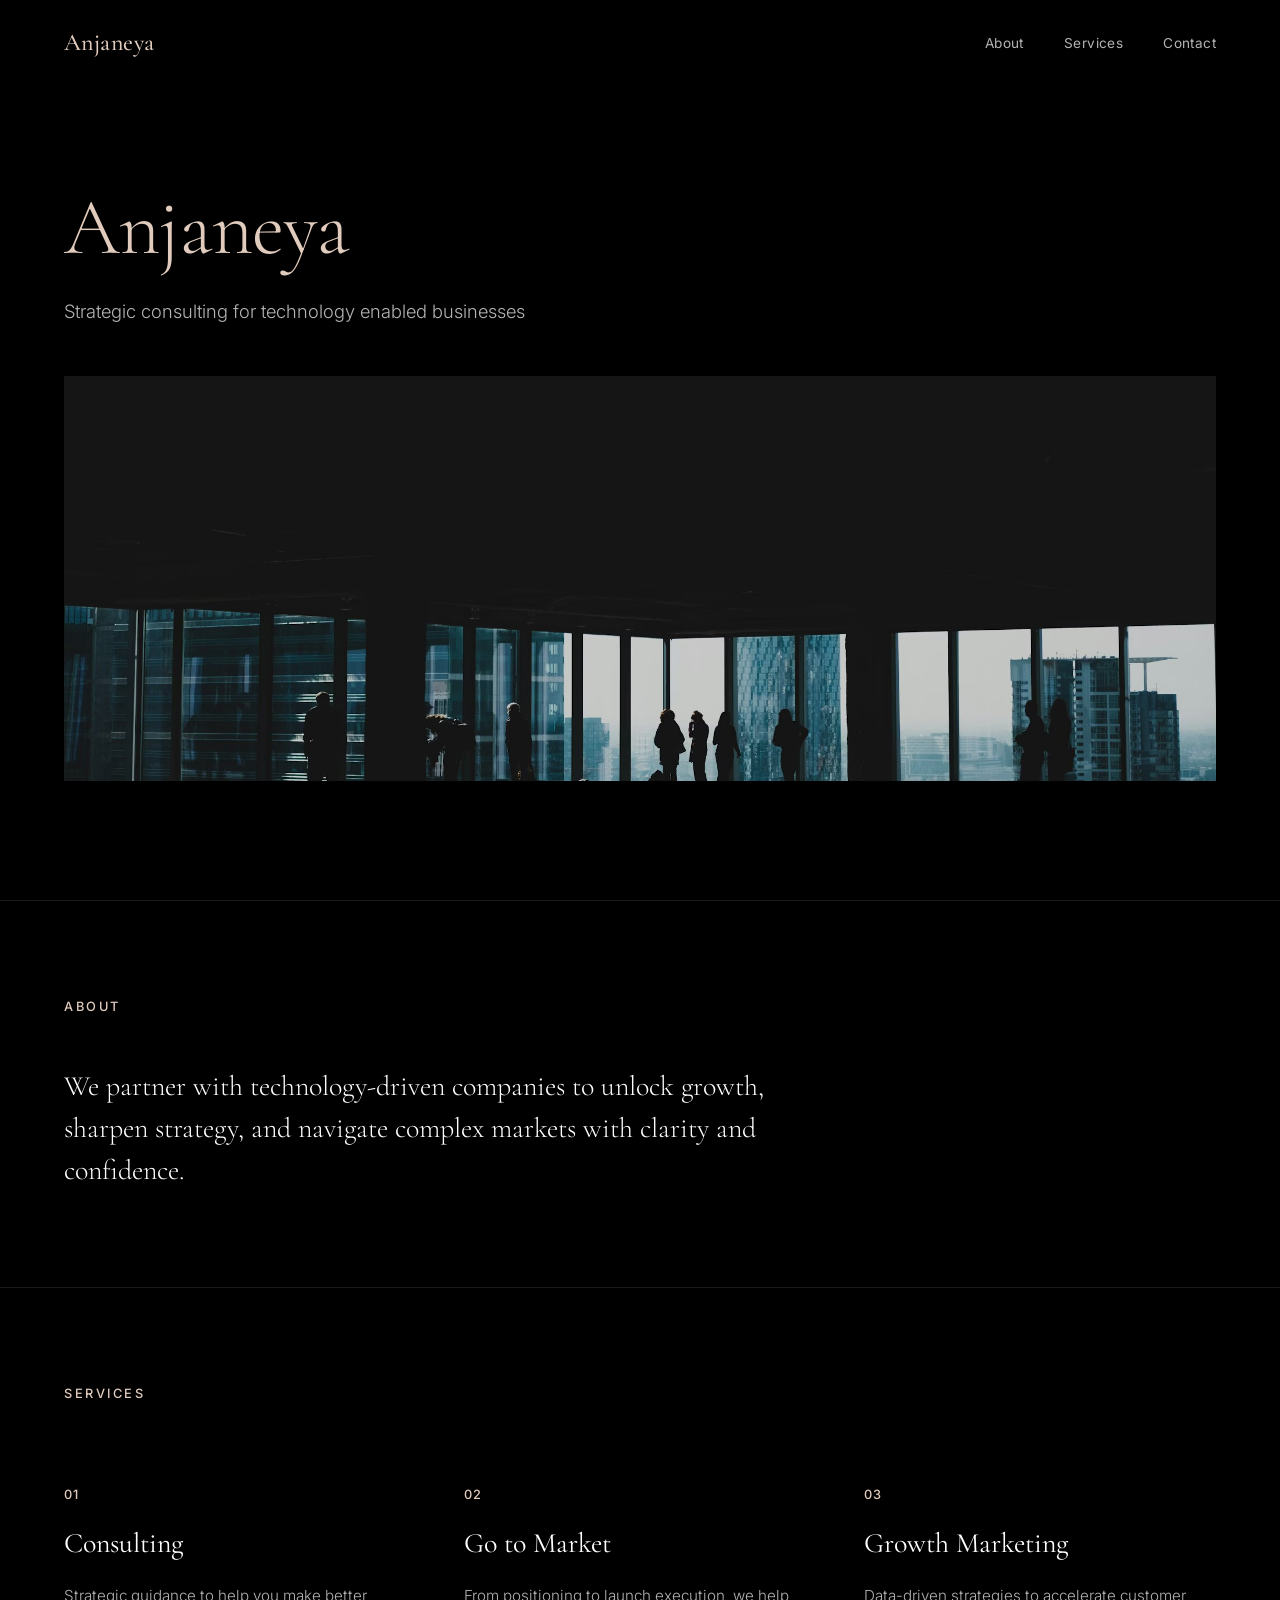
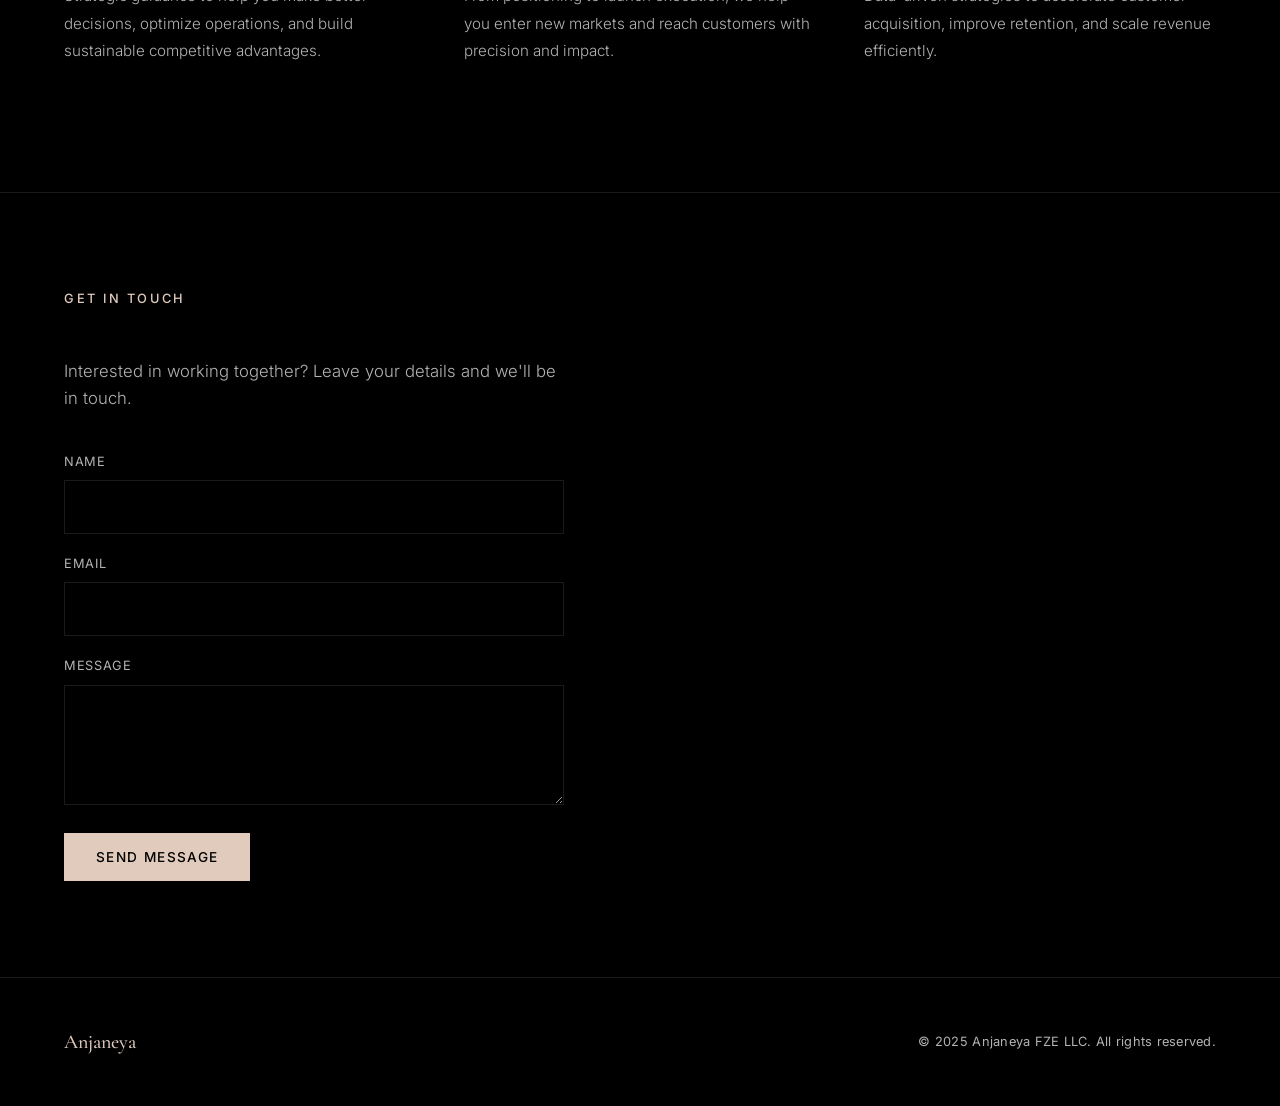
==== commit aaf9c622: "Revert "Add compliance pages and passive company profile" This reverts commit aa17500f67afbcc86ea574" ====
--- a/index.html
+++ b/index.html
@@ -3,90 +3,435 @@
 <head>
     <meta charset="UTF-8">
     <meta name="viewport" content="width=device-width, initial-scale=1.0">
-    <meta name="description" content="Anjaneya FZE LLC is a management consultancy registered in Ajman, United Arab Emirates.">
-    <meta property="og:type" content="website">
-    <meta property="og:title" content="Anjaneya FZE LLC">
-    <meta property="og:description" content="Management Consultancies · United Arab Emirates">
-    <meta property="og:url" content="https://anjaneya.xyz/">
-    <meta property="og:image" content="https://anjaneya.xyz/og.png">
-    <meta property="og:image:width" content="1200">
-    <meta property="og:image:height" content="630">
-    <meta property="og:image:alt" content="Anjaneya FZE LLC — Management Consultancies · United Arab Emirates">
-    <meta name="twitter:card" content="summary_large_image">
-    <meta name="twitter:title" content="Anjaneya FZE LLC">
-    <meta name="twitter:description" content="Management Consultancies · United Arab Emirates">
-    <meta name="twitter:image" content="https://anjaneya.xyz/og.png">
-    <link rel="canonical" href="https://anjaneya.xyz/">
-    <title>Anjaneya FZE LLC | Management Consultancies</title>
-    <link rel="stylesheet" href="styles.css">
+    <title>Anjaneya</title>
+    <link rel="preconnect" href="https://fonts.googleapis.com">
+    <link rel="preconnect" href="https://fonts.gstatic.com" crossorigin>
+    <link href="https://fonts.googleapis.com/css2?family=Cormorant+Garamond:wght@300;400;500;600&family=Inter:wght@300;400;500&display=swap" rel="stylesheet">
+    <style>
+        * {
+            margin: 0;
+            padding: 0;
+            box-sizing: border-box;
+        }
+
+        :root {
+            --accent: hsl(24, 37%, 81%);
+            --accent-dark: hsl(24, 30%, 65%);
+            --bg: #000;
+            --text: #fff;
+            --text-muted: rgba(255, 255, 255, 0.7);
+            --border: rgba(255, 255, 255, 0.1);
+        }
+
+        html {
+            scroll-behavior: smooth;
+        }
+
+        body {
+            font-family: 'Inter', -apple-system, BlinkMacSystemFont, sans-serif;
+            background-color: var(--bg);
+            color: var(--text);
+            line-height: 1.6;
+        }
+
+        h1, h2, h3 {
+            font-family: 'Cormorant Garamond', Georgia, serif;
+            font-weight: 400;
+        }
+
+        /* Navigation */
+        nav {
+            position: fixed;
+            top: 0;
+            left: 0;
+            right: 0;
+            padding: 1.5rem 4rem;
+            display: flex;
+            justify-content: space-between;
+            align-items: center;
+            z-index: 100;
+            background: rgba(0, 0, 0, 0.9);
+            backdrop-filter: blur(10px);
+        }
+
+        .logo {
+            font-family: 'Cormorant Garamond', Georgia, serif;
+            font-size: 1.5rem;
+            font-weight: 500;
+            color: var(--accent);
+            text-decoration: none;
+            letter-spacing: 0.02em;
+        }
+
+        .nav-links {
+            display: flex;
+            gap: 2.5rem;
+            list-style: none;
+        }
+
+        .nav-links a {
+            color: var(--text-muted);
+            text-decoration: none;
+            font-size: 0.85rem;
+            font-weight: 400;
+            letter-spacing: 0.03em;
+            transition: color 0.2s ease;
+        }
+
+        .nav-links a:hover {
+            color: var(--accent);
+        }
+
+        /* Hero Section */
+        .hero {
+            min-height: 100vh;
+            display: flex;
+            flex-direction: column;
+            justify-content: center;
+            padding: 8rem 4rem 4rem;
+            gap: 3rem;
+        }
+
+        .hero-content {
+            max-width: 800px;
+        }
+
+        .hero h1 {
+            font-size: clamp(3.5rem, 7vw, 5rem);
+            font-weight: 300;
+            letter-spacing: -0.01em;
+            line-height: 1.1;
+            color: var(--accent);
+            margin-bottom: 1.5rem;
+        }
+
+        .hero p {
+            font-size: 1.15rem;
+            color: var(--text-muted);
+            font-weight: 300;
+            line-height: 1.7;
+        }
+
+        .hero-image {
+            position: relative;
+            width: 100%;
+            height: 45vh;
+            min-height: 300px;
+            max-height: 450px;
+        }
+
+        .hero-image img {
+            width: 100%;
+            height: 100%;
+            object-fit: cover;
+            object-position: center center;
+            filter: brightness(0.85) contrast(1.05);
+        }
+
+        /* Sections */
+        section {
+            padding: 6rem 4rem;
+            border-top: 1px solid var(--border);
+        }
+
+        .section-title {
+            font-family: 'Inter', sans-serif;
+            font-size: 0.8rem;
+            text-transform: uppercase;
+            letter-spacing: 0.2em;
+            color: var(--accent);
+            margin-bottom: 3rem;
+            font-weight: 500;
+        }
+
+        /* About */
+        .about-content {
+            max-width: 750px;
+        }
+
+        .about-content p {
+            font-family: 'Cormorant Garamond', Georgia, serif;
+            font-size: 1.75rem;
+            font-weight: 300;
+            line-height: 1.5;
+            color: var(--text);
+        }
+
+        /* Services */
+        .services-grid {
+            display: grid;
+            grid-template-columns: repeat(auto-fit, minmax(300px, 1fr));
+            gap: 3rem;
+        }
+
+        .service-item {
+            padding: 2rem 0;
+        }
+
+        .service-number {
+            font-size: 0.8rem;
+            color: var(--accent);
+            margin-bottom: 1rem;
+            font-weight: 500;
+            letter-spacing: 0.05em;
+        }
+
+        .service-item h3 {
+            font-size: 1.75rem;
+            font-weight: 400;
+            margin-bottom: 1rem;
+            letter-spacing: 0;
+        }
+
+        .service-item p {
+            color: var(--text-muted);
+            font-weight: 300;
+            line-height: 1.8;
+            font-size: 0.95rem;
+        }
+
+        /* Contact */
+        .contact-content {
+            max-width: 500px;
+        }
+
+        .contact-content > p {
+            color: var(--text-muted);
+            margin-bottom: 2.5rem;
+            font-size: 1.05rem;
+            font-weight: 300;
+        }
+
+        .contact-form {
+            display: flex;
+            flex-direction: column;
+            gap: 1.25rem;
+        }
+
+        .form-group {
+            display: flex;
+            flex-direction: column;
+            gap: 0.5rem;
+        }
+
+        .form-group label {
+            font-size: 0.8rem;
+            color: var(--text-muted);
+            font-weight: 400;
+            letter-spacing: 0.05em;
+            text-transform: uppercase;
+        }
+
+        .form-group input,
+        .form-group textarea {
+            background: transparent;
+            border: 1px solid var(--border);
+            padding: 1rem;
+            color: var(--text);
+            font-family: inherit;
+            font-size: 1rem;
+            transition: border-color 0.2s ease;
+        }
+
+        .form-group input:focus,
+        .form-group textarea:focus {
+            outline: none;
+            border-color: var(--accent);
+        }
+
+        .form-group textarea {
+            resize: vertical;
+            min-height: 120px;
+        }
+
+        .submit-btn {
+            background: var(--accent);
+            color: var(--bg);
+            border: none;
+            padding: 1rem 2rem;
+            font-family: inherit;
+            font-size: 0.85rem;
+            font-weight: 500;
+            letter-spacing: 0.1em;
+            text-transform: uppercase;
+            cursor: pointer;
+            transition: background 0.2s ease;
+            margin-top: 0.5rem;
+            align-self: flex-start;
+        }
+
+        .submit-btn:hover {
+            background: var(--accent-dark);
+        }
+
+        /* Footer */
+        footer {
+            padding: 3rem 4rem;
+            border-top: 1px solid var(--border);
+            display: flex;
+            justify-content: space-between;
+            align-items: center;
+        }
+
+        .footer-logo {
+            font-family: 'Cormorant Garamond', Georgia, serif;
+            font-size: 1.25rem;
+            font-weight: 500;
+            color: var(--accent);
+        }
+
+        .footer-text {
+            font-size: 0.8rem;
+            color: var(--text-muted);
+            letter-spacing: 0.02em;
+        }
+
+        /* Mobile */
+        @media (max-width: 968px) {
+            .hero {
+                padding: 7rem 1.5rem 3rem;
+            }
+
+            .hero-image {
+                height: 40vh;
+                min-height: 250px;
+            }
+
+            .hero-content {
+                text-align: center;
+                margin: 0 auto;
+            }
+        }
+
+        @media (max-width: 768px) {
+            nav {
+                padding: 1.25rem 1.5rem;
+            }
+
+            .nav-links {
+                gap: 1.5rem;
+            }
+
+            .nav-links a {
+                font-size: 0.75rem;
+            }
+
+            section {
+                padding: 4rem 1.5rem;
+            }
+
+            .about-content p {
+                font-size: 1.4rem;
+            }
+
+            footer {
+                padding: 2rem 1.5rem;
+                flex-direction: column;
+                gap: 1rem;
+                text-align: center;
+            }
+
+            .hero-image {
+                height: 35vh;
+                min-height: 200px;
+            }
+        }
+
+        @media (max-width: 480px) {
+            .nav-links {
+                gap: 1rem;
+            }
+
+            .logo {
+                font-size: 1.25rem;
+            }
+
+            .hero h1 {
+                font-size: 2.75rem;
+            }
+
+            .hero-image {
+                height: 30vh;
+                min-height: 180px;
+            }
+        }
+    </style>
 </head>
 <body>
-    <header class="site-header">
-        <a class="brand" href="index.html" aria-label="Anjaneya FZE LLC home">Anjaneya</a>
-        <nav aria-label="Primary navigation">
-            <a href="#about">About</a>
-            <a href="#company-information">Company</a>
-        </nav>
-    </header>
+    <nav>
+        <a href="#" class="logo">Anjaneya</a>
+        <ul class="nav-links">
+            <li><a href="#about">About</a></li>
+            <li><a href="#services">Services</a></li>
+            <li><a href="#contact">Contact</a></li>
+        </ul>
+    </nav>
 
     <main>
-        <section class="hero" aria-labelledby="page-title">
-            <p class="eyebrow">United Arab Emirates · Management Consultancies</p>
-            <h1 id="page-title">Anjaneya FZE LLC</h1>
-            <p class="hero-summary">A management consultancy registered in Ajman, United Arab Emirates.</p>
-        </section>
-
-        <section id="about" class="content-section" aria-labelledby="about-title">
-            <p class="section-label">About</p>
-            <div class="section-content">
-                <h2 id="about-title">Company overview</h2>
-                <p>Anjaneya FZE LLC provides management consultancy services. This website is maintained as a general informational reference about the company. Nothing on this website is an offer of any regulated financial, investment, asset management, brokerage, custody, exchange, virtual asset, securities-related, or trading service.</p>
+        <section class="hero">
+            <div class="hero-content">
+                <h1>Anjaneya</h1>
+                <p>Strategic consulting for technology enabled businesses</p>
+            </div>
+            <div class="hero-image">
+                <img src="[data-uri]" alt="Modern office space">
             </div>
         </section>
 
-        <section id="company-information" class="content-section" aria-labelledby="company-title">
-            <p class="section-label">Company information</p>
-            <div class="section-content">
-                <h2 id="company-title">Registration details</h2>
-                <dl class="company-details">
-                    <div>
-                        <dt>Company</dt>
-                        <dd>Anjaneya FZE LLC</dd>
+        <section id="about">
+            <div class="section-title">About</div>
+            <div class="about-content">
+                <p>We partner with technology-driven companies to unlock growth, sharpen strategy, and navigate complex markets with clarity and confidence.</p>
+            </div>
+        </section>
+
+        <section id="services">
+            <div class="section-title">Services</div>
+            <div class="services-grid">
+                <div class="service-item">
+                    <div class="service-number">01</div>
+                    <h3>Consulting</h3>
+                    <p>Strategic guidance to help you make better decisions, optimize operations, and build sustainable competitive advantages.</p>
+                </div>
+                <div class="service-item">
+                    <div class="service-number">02</div>
+                    <h3>Go to Market</h3>
+                    <p>From positioning to launch execution, we help you enter new markets and reach customers with precision and impact.</p>
+                </div>
+                <div class="service-item">
+                    <div class="service-number">03</div>
+                    <h3>Growth Marketing</h3>
+                    <p>Data-driven strategies to accelerate customer acquisition, improve retention, and scale revenue efficiently.</p>
+                </div>
+            </div>
+        </section>
+
+        <section id="contact">
+            <div class="section-title">Get in Touch</div>
+            <div class="contact-content">
+                <p>Interested in working together? Leave your details and we'll be in touch.</p>
+                <form class="contact-form" action="https://formspree.io/f/xykkwapa" method="POST">
+                    <div class="form-group">
+                        <label for="name">Name</label>
+                        <input type="text" id="name" name="name" required>
                     </div>
-                    <div>
-                        <dt>License No.</dt>
-                        <dd>3812</dd>
+                    <div class="form-group">
+                        <label for="email">Email</label>
+                        <input type="email" id="email" name="email" required>
                     </div>
-                    <div>
-                        <dt>Activity</dt>
-                        <dd>Management Consultancies</dd>
+                    <div class="form-group">
+                        <label for="message">Message</label>
+                        <textarea id="message" name="message"></textarea>
                     </div>
-                    <div>
-                        <dt>Jurisdiction</dt>
-                        <dd>United Arab Emirates</dd>
-                    </div>
-                    <div class="address-row">
-                        <dt>Registered address</dt>
-                        <dd>Premises BLA-BR3-391, AMC - Boulevard-A Building, Ajman Media City, Ajman, United Arab Emirates</dd>
-                    </div>
-                    <div>
-                        <dt>Makani No.</dt>
-                        <dd>4747610623</dd>
-                    </div>
-                </dl>
+                    <button type="submit" class="submit-btn">Send Message</button>
+                </form>
             </div>
         </section>
     </main>
 
-    <footer class="site-footer">
-        <div>
-            <p class="footer-brand">Anjaneya FZE LLC</p>
-            <p class="copyright">© 2026 Anjaneya FZE LLC. All rights reserved.</p>
-        </div>
-        <nav class="footer-links" aria-label="Legal">
-            <a href="terms-and-conditions.html">Terms &amp; Conditions</a>
-            <a href="privacy-policy.html">Privacy Policy</a>
-        </nav>
+    <footer>
+        <div class="footer-logo">Anjaneya</div>
+        <div class="footer-text">© 2025 Anjaneya FZE LLC. All rights reserved.</div>
     </footer>
 </body>
 </html>
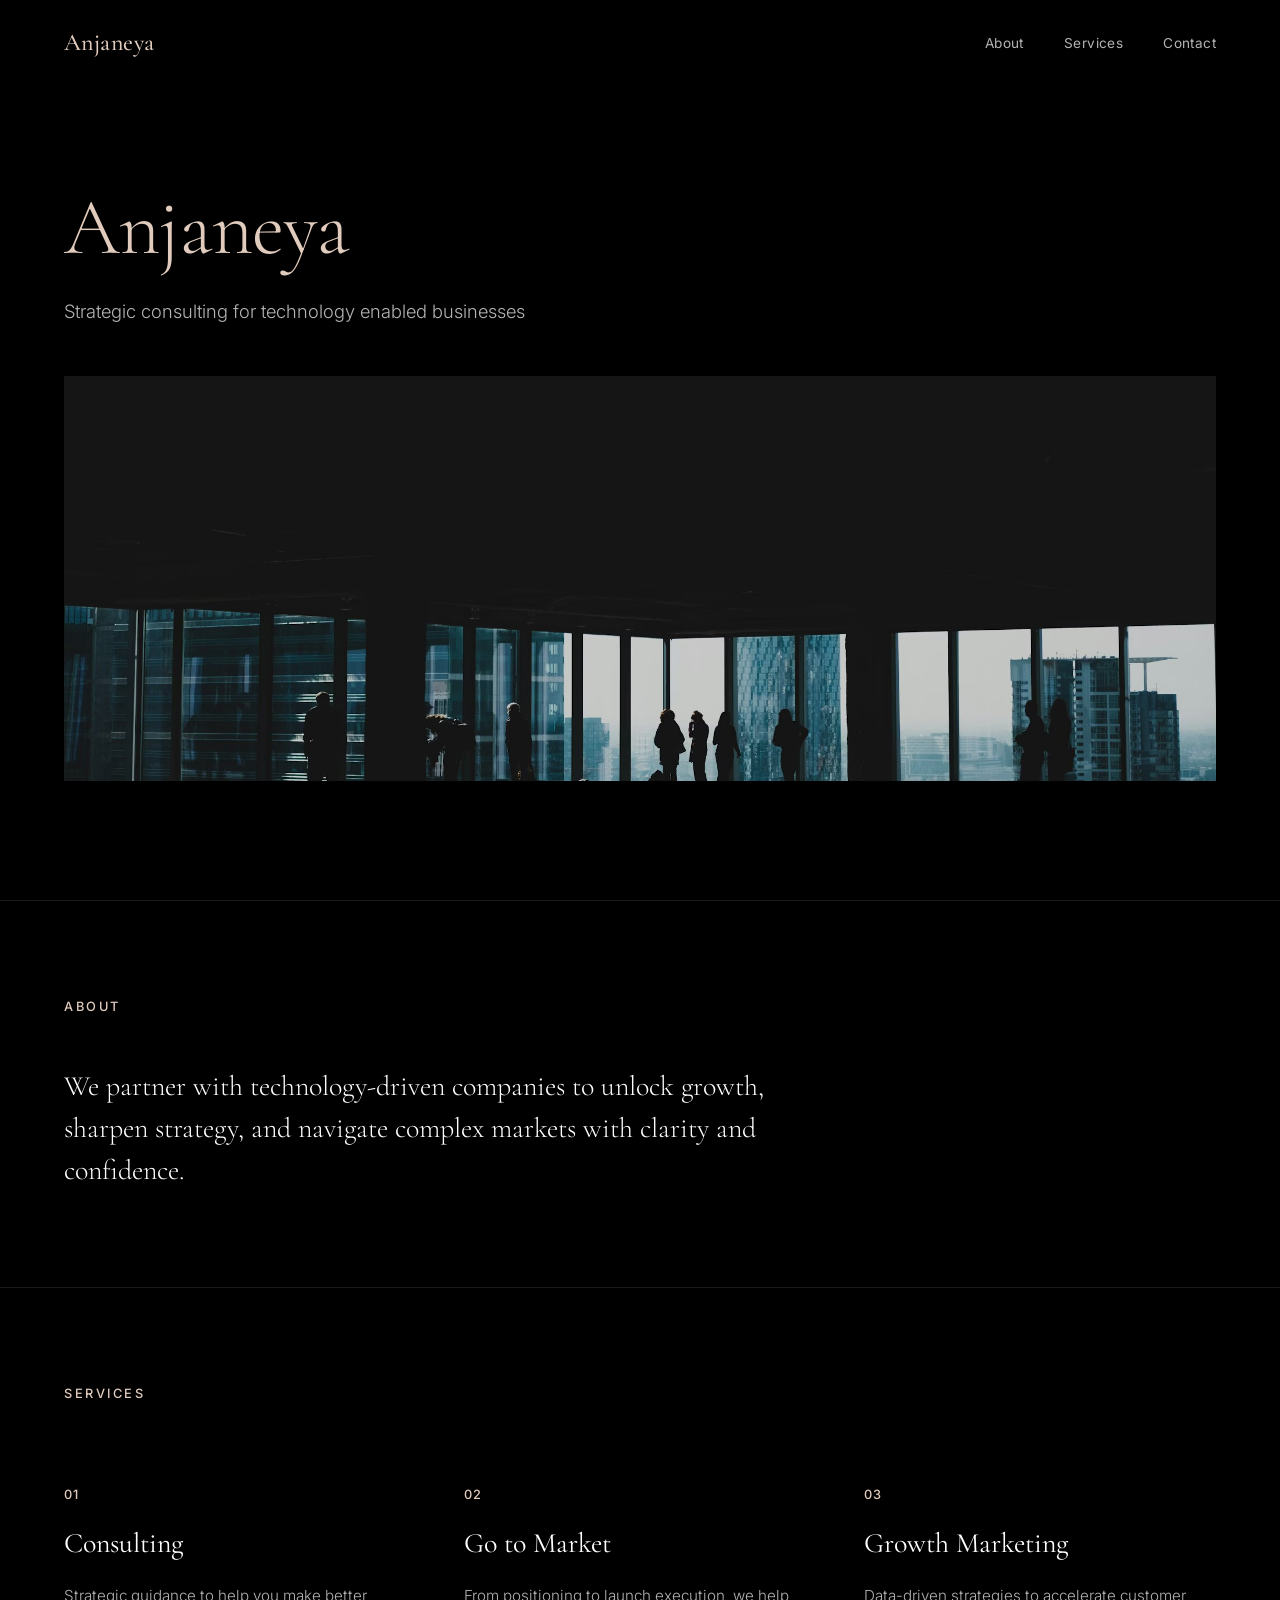
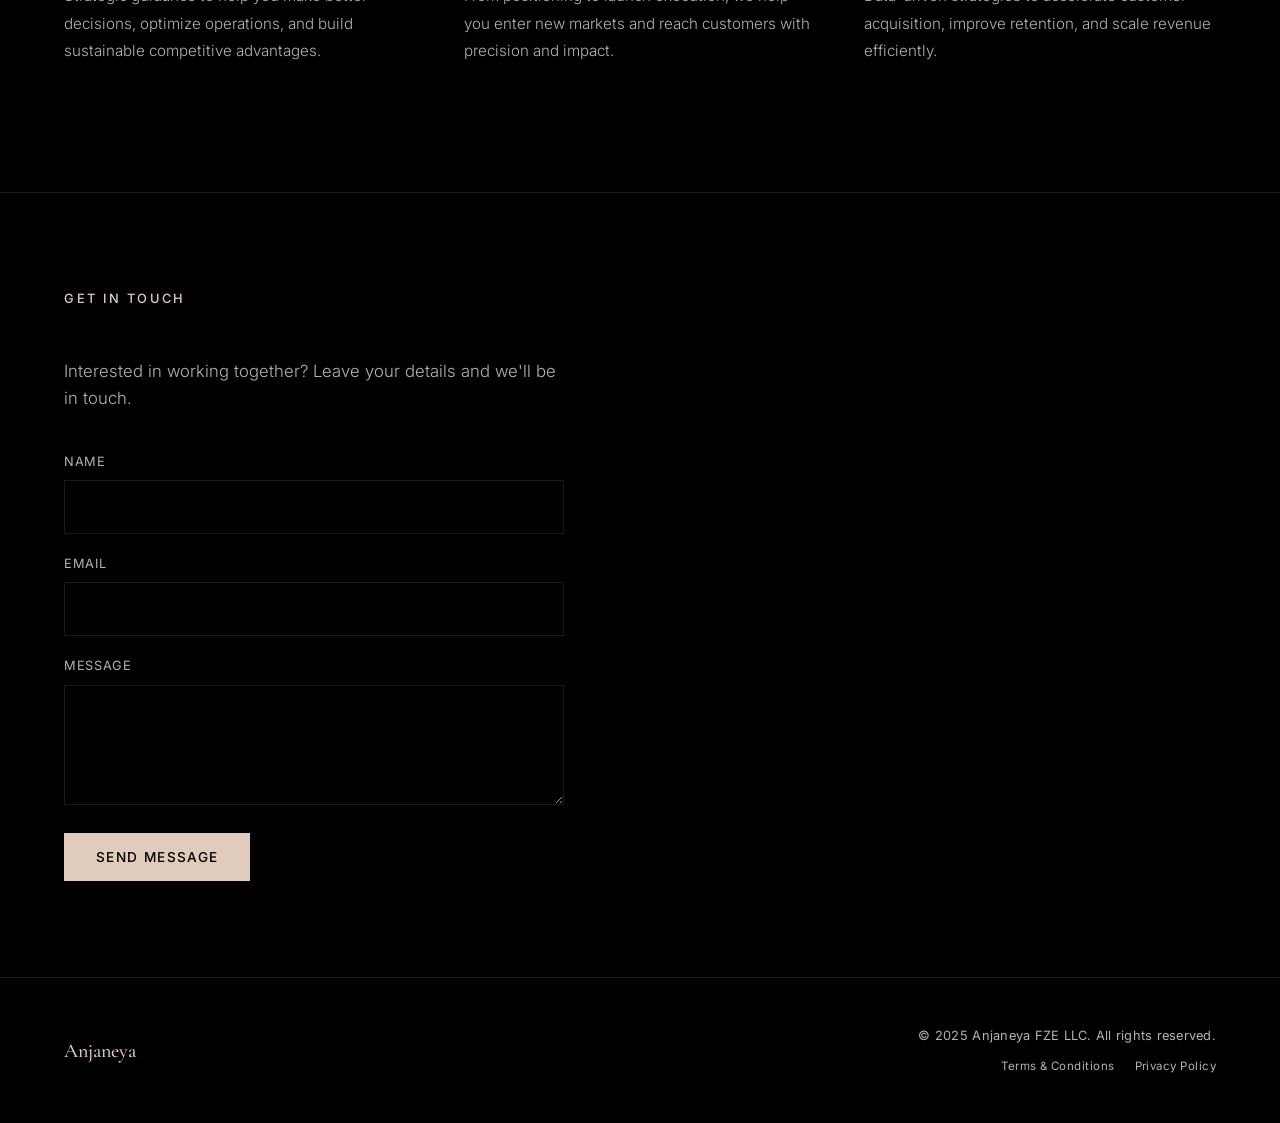
==== commit f0e3c9b6: "Add legal pages and footer links" ====
--- a/index.html
+++ b/index.html
@@ -286,6 +286,24 @@
             letter-spacing: 0.02em;
         }
 
+        .footer-links {
+            display: flex;
+            justify-content: flex-end;
+            gap: 1.25rem;
+            margin-top: 0.65rem;
+        }
+
+        .footer-links a {
+            color: var(--text-muted);
+            font-size: 0.72rem;
+            letter-spacing: 0.04em;
+            text-decoration: none;
+        }
+
+        .footer-links a:hover {
+            color: var(--accent);
+        }
+
         /* Mobile */
         @media (max-width: 968px) {
             .hero {
@@ -329,6 +347,10 @@
                 flex-direction: column;
                 gap: 1rem;
                 text-align: center;
+            }
+
+            .footer-links {
+                justify-content: center;
             }
 
             .hero-image {
@@ -431,7 +453,13 @@
 
     <footer>
         <div class="footer-logo">Anjaneya</div>
-        <div class="footer-text">© 2025 Anjaneya FZE LLC. All rights reserved.</div>
+        <div class="footer-text">
+            <div>© 2025 Anjaneya FZE LLC. All rights reserved.</div>
+            <div class="footer-links">
+                <a href="terms-and-conditions.html">Terms &amp; Conditions</a>
+                <a href="privacy-policy.html">Privacy Policy</a>
+            </div>
+        </div>
     </footer>
 </body>
 </html>
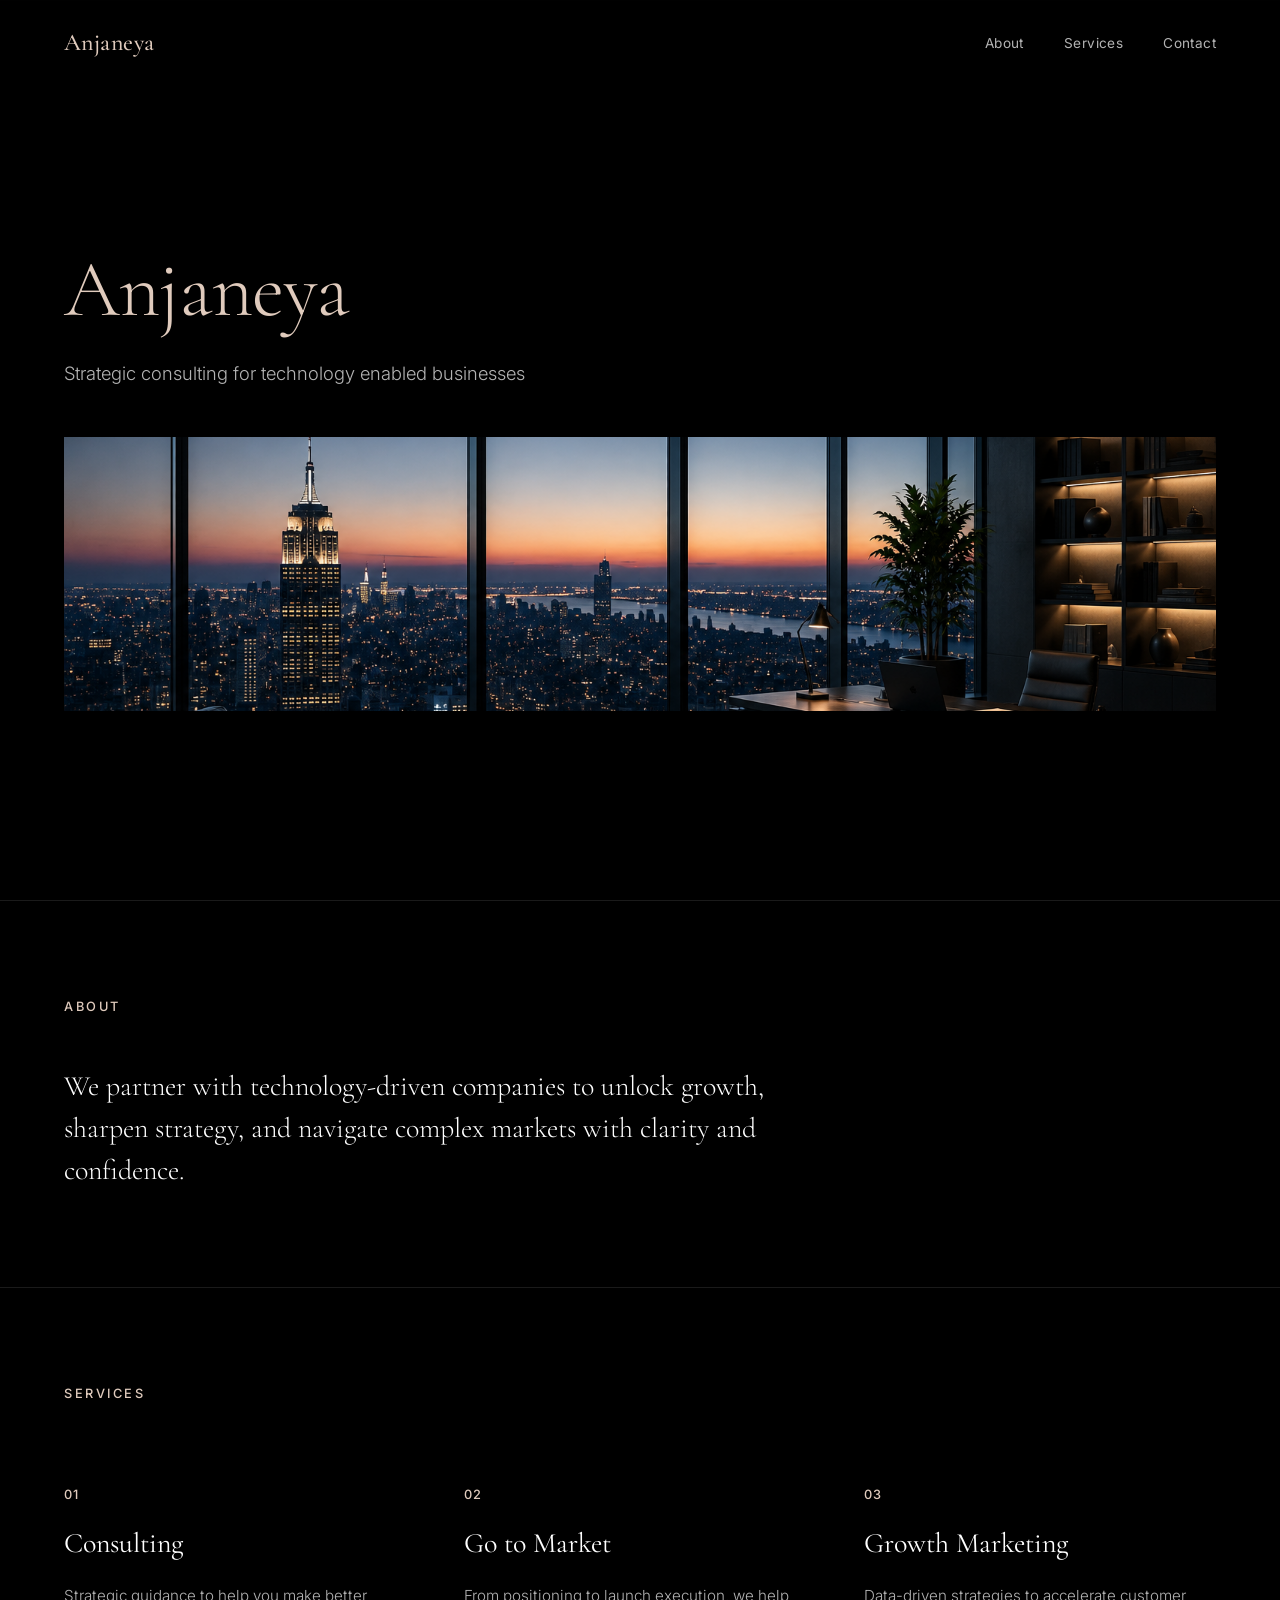
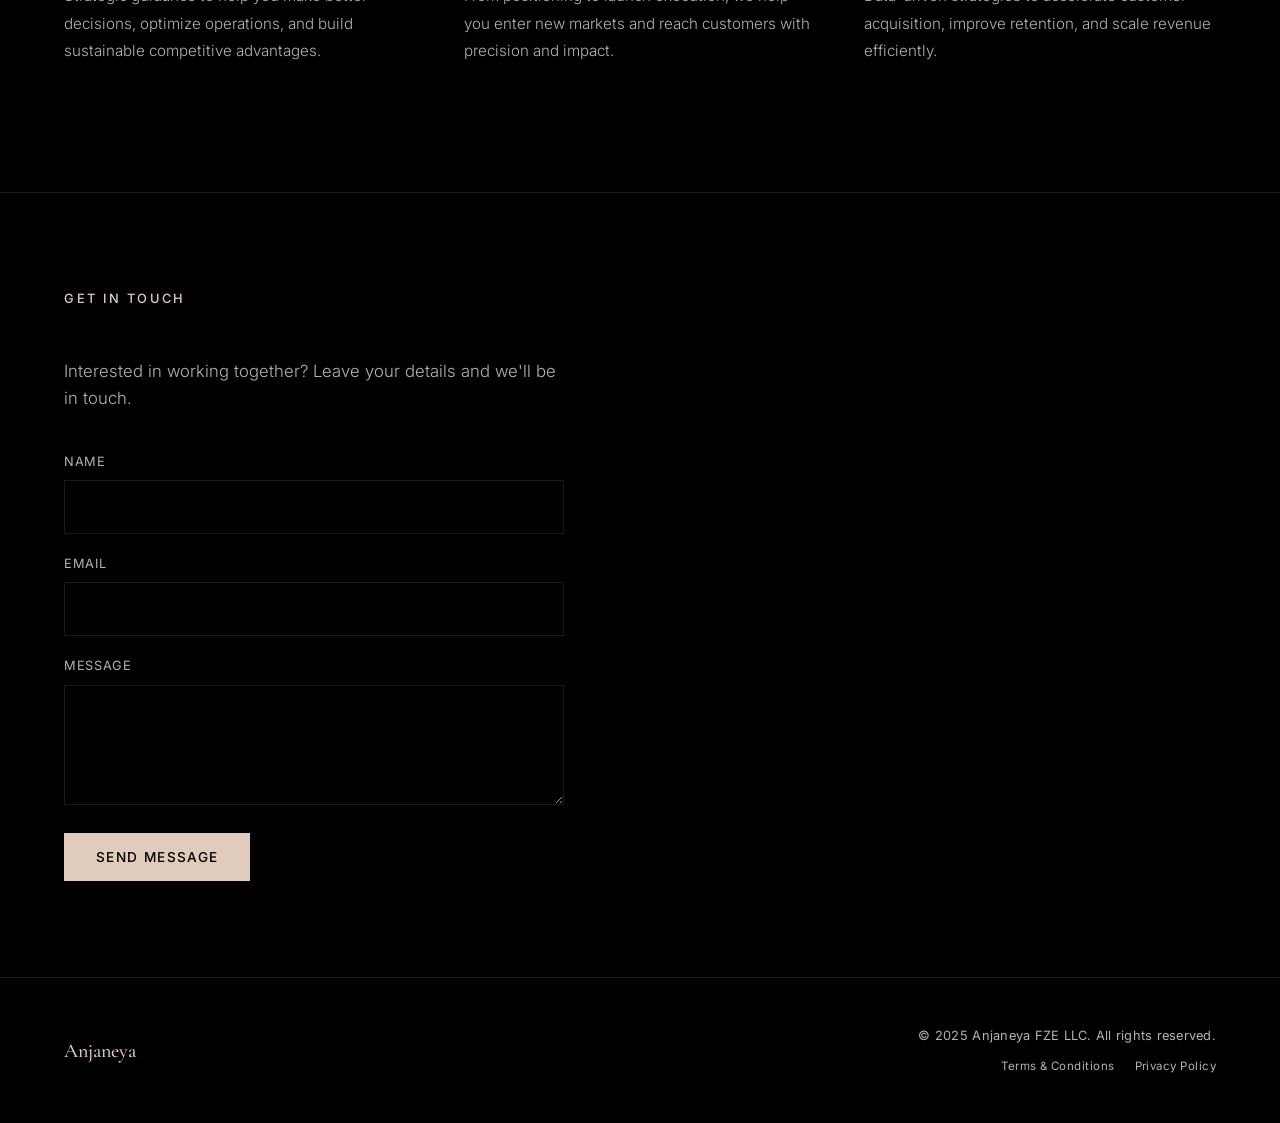
==== commit f0b0d89a: "Update landing page hero image" ====
--- a/index.html
+++ b/index.html
@@ -377,6 +377,27 @@
                 min-height: 180px;
             }
         }
+
+        .hero-image img:not(.hero-banner) {
+            display: none;
+        }
+
+        .hero-image .hero-banner {
+            filter: none;
+        }
+
+        @media (min-width: 969px) {
+            .hero-image {
+                height: auto;
+                min-height: 0;
+                max-height: none;
+            }
+
+            .hero-image .hero-banner {
+                height: auto;
+                object-fit: contain;
+            }
+        }
     </style>
 </head>
 <body>
@@ -396,6 +417,7 @@
                 <p>Strategic consulting for technology enabled businesses</p>
             </div>
             <div class="hero-image">
+                <img class="hero-banner" src="anjaneya-office-banner.png" alt="Modern executive office overlooking the city">
                 <img src="[data-uri]" alt="Modern office space">
             </div>
         </section>
